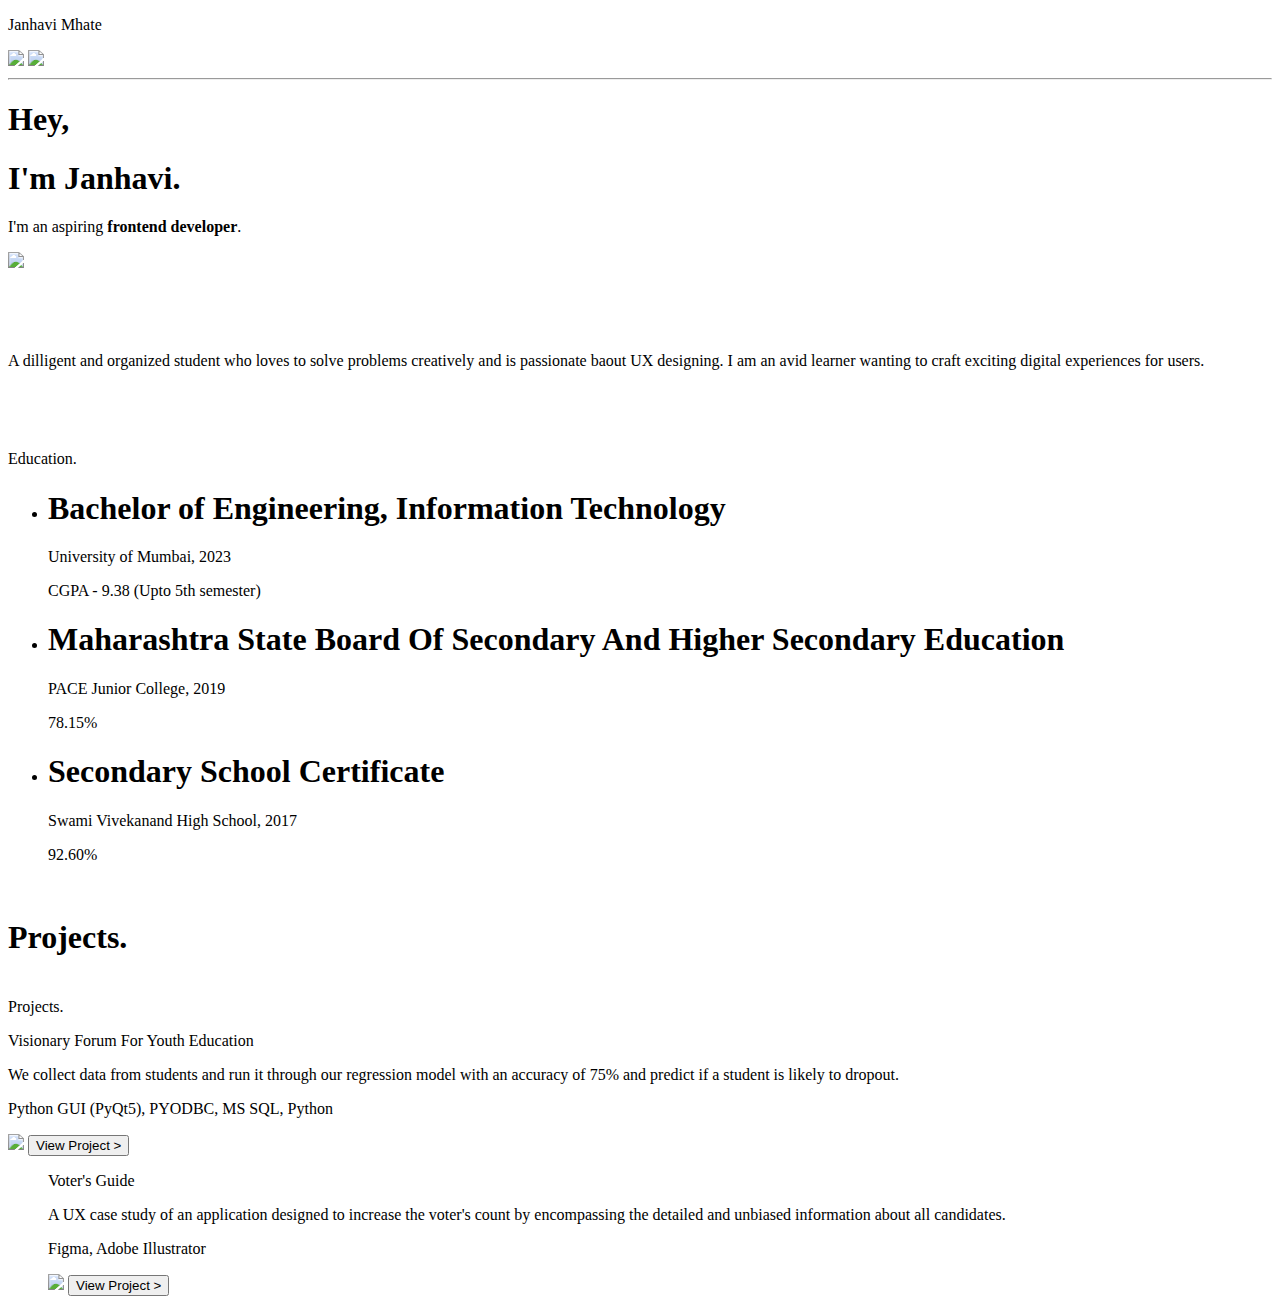
==== index.html @ 0519bf12 "Add files via upload" ====
<!DOCTYPE html>
<html lang="en">
    <head>
        <meta charset="UTF-8">
        <meta http-equiv="X-UA-Compatible" content="IE=edge">
        <meta name="viewport" content="width=device-width, initial-scale=1.0">
        <title>Janhavi's Page</title>

        <link rel="stylesheet" href="assets/stylesheets/style.css">
        <link rel="stylesheet" href="assets/stylesheets/education.css">
        <link rel="stylesheet" href="assets/stylesheets/project.css">
        
        <!-- Poppins font -->
        <link rel="preconnect" href="https://fonts.gstatic.com" crossorigin>
        <link href="https://fonts.googleapis.com/css2?family=Poppins:ital,wght@0,100;0,200;0,300;0,400;0,500;0,600;0,700;0,800;0,900;1,100;1,200;1,300;1,400&display=swap" rel="stylesheet">

    </head>
    <body>
        <nav>
            <div id="navname">
                <p id="logo">Janhavi Mhate</p>
            </div>
            <div id="navsoc">
                <a href="https://in.linkedin.com/in/janhavi-mhatre-756b141b2?trk=people-guest_people_search-card"><img id="linkedin" src="assets/images/linkedin.png"></a>
                <a href="https://www.behance.net/janhavimhatre?tracking_source=search_users|janhavi%20mhatre"><img id="behance" src="assets/images/behance.png"></a>
            </div>
        </nav>
        <hr>
        <section id="intro">
            <div class="textbox">
                <div class="morelin">
                    <h1 class="title">Hey, </h1>
                    <h1 class="title">I'm <span class="imptext">Janhavi</span>.</h1>
                </div>
                <p class="subtitle">I'm an aspiring <strong>frontend developer</strong>.</p>
            </div>
            <div class="deco1" style="left:-350px; "></div>
            <img id="mypic" src="assets/images/photuu.png">
            <div class="textbox">
                <h1 style="color: white;">About Me</h1>
                <p class="subtitle">A dilligent and organized student who loves
                    to solve problems creatively and is passionate baout UX 
                    designing. I am an avid learner wanting to craft exciting
                    digital experiences for users. 
                </p>
            </div>
            
        </section>

        <div class="deco1" style="top: 700px; left:-200px; "></div>
        <div class="deco2" style="top:230px; left:950px; "></div>
        <div class="decosmol" style="top:450px; left: 70px; "></div>
        <div class="decosmoll" style="top:200px; left: 80px; "></div>
        <div class="decosmolll" style="top:180px; left: 65px; "></div>

        <div class="decosmoll" style="top:700px; left: 80px; "></div>
        <div class="decosmol" style="top:690px; left: 55px; "></div>
        <div class="decosmol" style="top:950px; left: 260px; "></div>
        <div class="decosmolll" style="top:940px; left: 260px; "></div>

        <div class="decosmoll" style="top:250px; left: 1010px; "></div>
        <div class="decosmolll" style="top:240px; left: 1010px; "></div>



        <section id="education">
            <div>
                <h1 class="title" style="color: white">
                    Education.
                </h1>
                <div id="cir1"
                style="left: 30px;
                top: 710px"
                >Education.</div>
                <!-- <img id="edimg" src="assets/images/panda_ed.png"> -->
            </div>
            <div class="edpoint">
                <ul>
                    <li class="edulist">
                        <h1 class="ed edtit">Bachelor of Engineering, Information Technology</h1>
                        <p class="ed edsub1">University of Mumbai, 2023</p>
                        <p class="ed edsub2">CGPA - 9.38 (Upto 5th semester)</p>
                        <!-- <p class="ed edone">2023</p> -->
                    </li>

                    <li class="edulist">
                        <h1 class="ed edtit">Maharashtra State Board Of Secondary And Higher Secondary Education</h1>
                        <p class="ed edsub1">PACE Junior College, 2019</p>
                        <p class="ed edsub2">78.15%</p>
                        <!-- <p class="ed edone">2023</p> -->
                    </li>

                    <li class="edulist">
                        <h1 class="ed edtit">Secondary School Certificate</h1>
                        <p class="ed edsub1">Swami Vivekanand High School, 2017</p>
                        <p class="ed edsub2">92.60%</p>
                        <!-- <p class="ed edone">2023</p> -->
                    </li>
                </ul>
            </div>
        </section>

        <br>

        <section id="project">
            <h1 class="title" style="padding-bottom: 20px;">Projects.</h1>
            <div id="cir1"
                style="left: 30px;
                top: 1000px"
                >Projects.</div>
            <div id="projlist">
                <div class="proj">
                    <ul style="list-style-type: none; padding-left: 0px;">
                        <li class="pr projlist">
                            <p class="pr projtit">Visionary Forum For Youth Education</p>
                            <p class="pr projdes">We collect data from students and run it through our regression model
                                with an accuracy of 75% and predict if a student is likely to dropout.
                            </p>
                            <p class="pr projtech">Python GUI (PyQt5), PYODBC, MS SQL, Python</p>
                            <div class="but">
                                <img class="projimg" src="assets/images/project.jpg">
                                <button>View Project ></button>
                            </div>
                        </li>
                    </ul>
                </div>
                <div class="proj">
                    <ul style="list-style-type: none;">
                        <li class="pr projlist">
                            <p class="pr projtit">Voter's Guide</p>
                            <p class="pr projdes">A UX case study of an application designed to increase
                                the voter's count by encompassing the detailed and unbiased information about
                                all candidates.
                            </p>
                            <p class="pr projtech">Figma, Adobe Illustrator</p>
                            <div class="but">
                                <img class="projimg" src="assets/images/project.jpg">
                                <button>View Project ></button>
                            </div>
                        </li>
                    </ul>
                </div>
            </div>
        </section>
    </body>
</html>
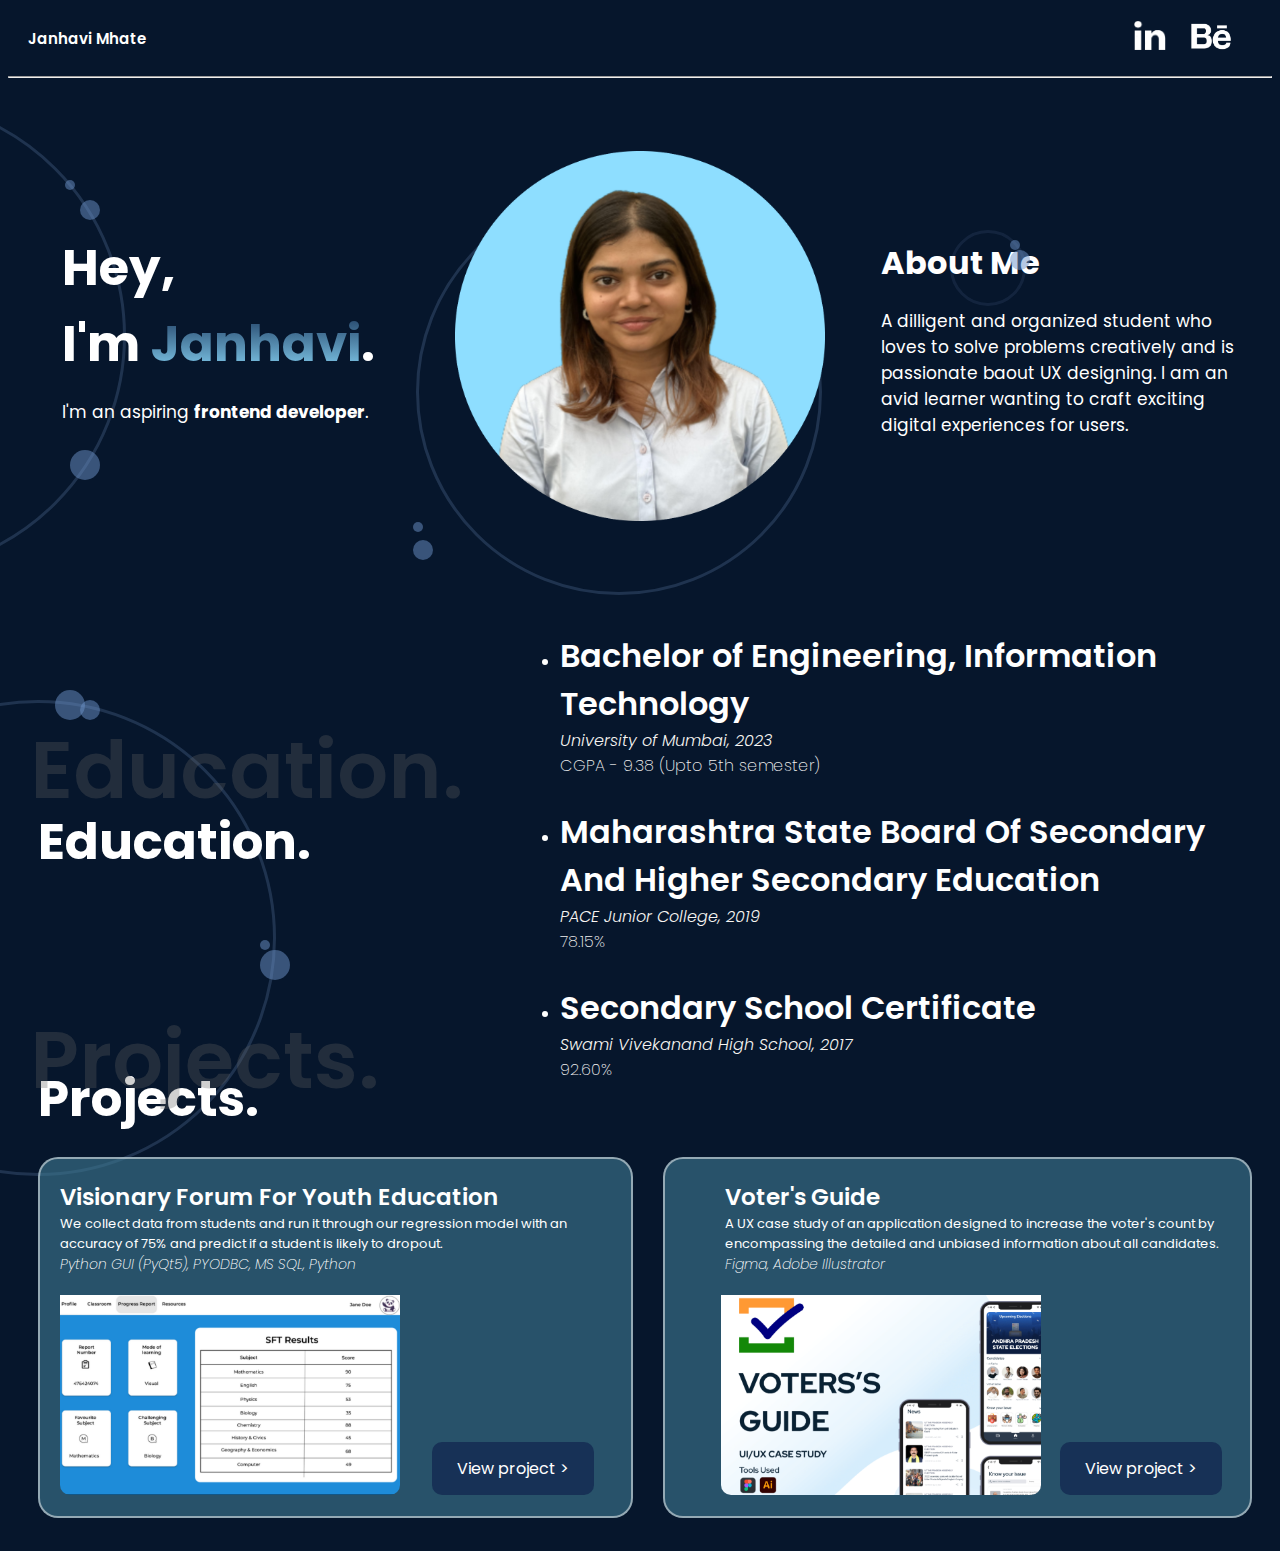
==== commit 3ac1ecc5: "Add files via upload" ====
--- a/index.html
+++ b/index.html
@@ -46,6 +46,10 @@
             </div>
             
         </section>
+
+        <div class="profdeco" style="top: 21%; left:32.5%; "></div>
+        <div class="decosmoll" style="top:60%; left: 32.3%; "></div>
+        <div class="decosmolll" style="top:58%; left: 32.3%; "></div>
 
         <div class="deco1" style="top: 700px; left:-200px; "></div>
         <div class="deco2" style="top:230px; left:950px; "></div>
@@ -118,8 +122,8 @@
                             </p>
                             <p class="pr projtech">Python GUI (PyQt5), PYODBC, MS SQL, Python</p>
                             <div class="but">
-                                <img class="projimg" src="assets/images/project.jpg">
-                                <button>View Project ></button>
+                                <img class="projimg" src="assets/images/vyfe.png">
+                                <a class="buttonn" href="https://drive.google.com/drive/folders/1NB_cs_zycyqJrxYhq_HcYEFb2gCFOC0q" target="_blank">View project  ></a>
                             </div>
                         </li>
                     </ul>
@@ -134,13 +138,14 @@
                             </p>
                             <p class="pr projtech">Figma, Adobe Illustrator</p>
                             <div class="but">
-                                <img class="projimg" src="assets/images/project.jpg">
-                                <button>View Project ></button>
+                                <img class="projimg" src="assets/images/voter.png">
+                                <a class="buttonn" href="https://www.behance.net/gallery/138449081/Voters-Guide-Case-Study" target="_blank">View project  ></a>
                             </div>
                         </li>
                     </ul>
                 </div>
             </div>
         </section>
+        <br>
     </body>
 </html>--- a/assets/stylesheets/style.css
+++ b/assets/stylesheets/style.css
@@ -0,0 +1,141 @@
+*{
+    font-family: 'Poppins', sans-serif;
+}
+html{
+    background: #06162c;
+}
+nav{
+    height: 60px;
+    /* background: #000000; */
+    display: grid;
+    grid-template-columns: 70% 1fr;
+    align-items: center;
+    padding-left: 20px;
+    padding-right: 20px;
+    /* border: solid 1px black; */
+    position: sticky;
+}
+
+#logo{
+    color: white;
+    font-size: 15px;
+    font-weight: 600;
+}
+#navsoc{
+    justify-self: end;
+}
+#linkedin{
+    height: 30px;
+    width: auto;
+    padding-right: 20px;
+}
+
+#behance{
+    height: 27px;
+    width: auto;
+    padding-right: 20px;
+
+}
+
+#intro{
+    height: 500px;
+    display: grid;
+    grid-template-columns: 30% 1fr 30%;
+    column-gap: 20px;
+    padding-right: 30px;
+    padding-left: 30px;
+    align-items: center;
+    /* background: #0B2447; */
+}
+
+.textbox{
+    justify-self: center;
+}
+
+.title{
+    color: white;
+    font-size: 50px;
+    margin: 0px;
+}
+.imptext{
+    background: -webkit-linear-gradient(#173156, #8EDEFF);
+    -webkit-background-clip: text;
+    -webkit-text-fill-color: transparent;
+}
+.subtitle{
+    color: white;
+    font-size: 17px
+}
+#mypic{
+    height: 370px;
+    width: auto;
+    justify-self: center;
+    align-self: center;
+    z-index: 1;
+}
+#cir1{
+    color: rgb(100,100,100,0.3);
+    width: 100px;
+    height: 50px;
+    position: absolute;
+    font-size: 80px;
+    font-weight: 600;
+    z-index: 4;
+}
+.deco1{
+    width: 470px;
+    height: 470px;
+    border-radius: 500px;
+    border: 3px rgba(134, 170, 221, 0.2) solid;
+    color: rgba(136, 179, 249, 0);
+    position: absolute;
+    z-index: -1;
+
+}
+.deco2{
+    width: 70px;
+    height: 70px;
+    border-radius: 500px;
+    border: 3px rgba(134, 170, 221, 0.1) solid;
+    color: rgba(136, 179, 249, 0);
+    position: absolute;
+    z-index: -1;
+
+}
+.decosmol{
+    width: 30px;
+    height: 30px;
+    border-radius: 500px;
+    background: rgba(108, 146, 200, 0.5);
+    position: absolute;
+    z-index: 3;
+
+}
+.decosmoll{
+    width: 20px;
+    height:20px;
+    border-radius: 500px;
+    background: rgba(108, 146, 200, 0.5);
+    position: absolute;
+    z-index: 3;
+
+}
+.decosmolll{
+    width: 10px;
+    height:10px;
+    border-radius: 500px;
+    background: rgba(108, 146, 200, 0.5);
+    position: absolute;
+    z-index: 3;
+
+}
+.profdeco{
+    width: 400px;
+    height: 400px;
+    border-radius: 500px;
+    border: 3px rgba(134, 170, 221, 0.2) solid;
+    color: rgba(136, 179, 249, 0);
+    position: absolute;
+    z-index: -1;
+
+}--- a/assets/stylesheets/education.css
+++ b/assets/stylesheets/education.css
@@ -0,0 +1,60 @@
+#education{
+    /* background-image: linear-gradient(#06162c, #244e5a, #06162c); */
+    width: auto;
+    height: 450px;
+    display: grid;
+    grid-template-columns: 40% 1fr;
+    padding-right: 30px;
+    padding-left: 30px;
+    align-items: center;
+}
+#edimg{
+    height: 110px;
+    width: auto;
+}
+.edulist{
+    padding-top: 30px;
+    /* display: grid;
+    grid-template-columns: 80% 1fr;
+    column-gap: 10px;
+    grid-template-areas: 
+    "course comp"
+    "school school"
+    "marks marks"; */
+    /* background-color: azure; */
+}
+
+.edulist{
+    content: "\2022";  /* Add content: \2022 is the CSS Code/unicode for a bullet */
+    color: white; /* Change the color */
+    font-weight: bold; /* If you want it to be bold */
+}
+
+.ed{
+    
+    margin: 0px;
+}
+
+.edtit{
+    color: white;
+    grid-area: course;
+    font-weight: 600;
+    margin: 0px;
+}
+
+.edsub1{
+    color: #F7F5F2;
+    grid-area: school;
+    font-style: italic;
+    font-weight: 300;
+}
+.edsub2{
+    color: #EFEFEF;
+    grid-area: marks;
+    font-weight: 200;
+}
+.edone{
+    grid-area: comp;
+    font-style: italic;
+    font-weight: 400;
+}--- a/assets/stylesheets/project.css
+++ b/assets/stylesheets/project.css
@@ -0,0 +1,72 @@
+#project{
+    padding-left: 30px;
+    padding-right: 20px;
+}
+#projlist{
+    display: grid;
+    grid-template-columns: 49% 1fr;
+    gap: 30px;
+}
+
+.proj{
+    background-color: rgb(64, 123, 148, 0.6);
+    border: 2px solid rgb(255, 255, 255, 0.5);
+    padding: 5px;
+    /* padding-left: 20px; */
+    border-radius: 20px;
+    padding-left: 20px;
+    color: black;
+
+}
+.pr{
+    color: white;
+    margin: 0px;
+}
+.projtit{
+    font-size: 23px;
+    font-weight: 600;
+    margin: 0px;
+    padding: 0px;
+}
+.projdes{
+    font-size: 13px;
+    padding-right: 10px;
+    margin: 0px;
+}
+.projtech{
+    font-size: 14px;
+    font-style: italic;
+    font-weight: 200;
+}
+.projimg{
+    padding-top: 20px;
+    height: 200px;
+    width: auto;
+    border-radius: 10px;
+}
+.but{
+    display: grid;
+    grid-template-columns: 60% 1fr;
+    align-items: end;
+    justify-items: center;
+}
+.buttonn{
+    background-color: #173156;
+    color: white;
+    padding: 14px 25px;
+    text-align: center;
+    text-decoration: none;
+    display: inline-block;
+    border-radius: 10px;
+    /* background-color: #173156;
+    height: 30px;
+    width: 150px;
+    
+    border: none;
+    color: white;
+    padding: 10px;
+    text-align: center;
+    font-size: 13px;
+    font-weight: 400;
+    cursor: pointer; */
+}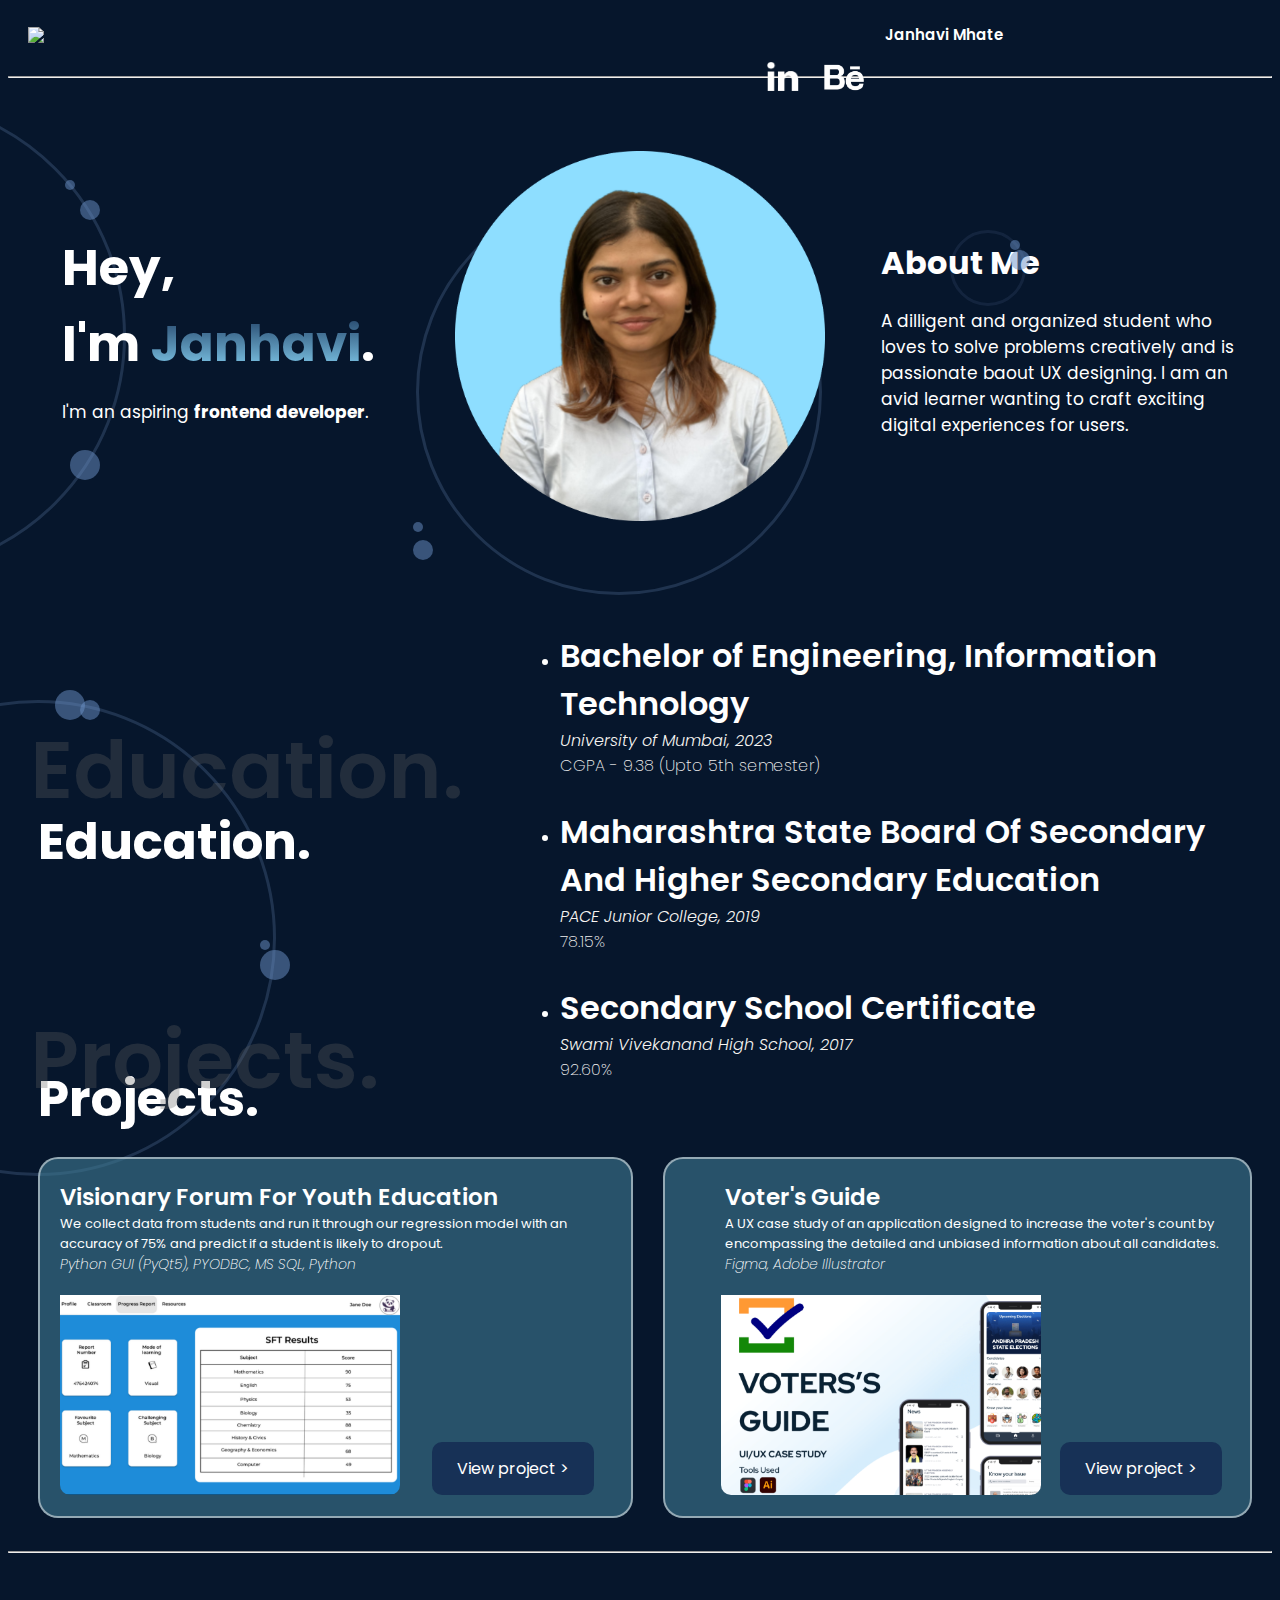
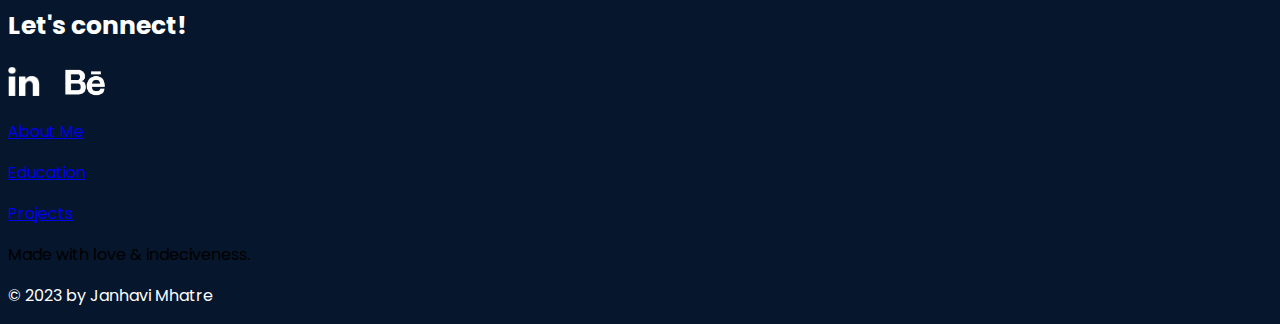
==== commit 191cdddd: "Add files via upload" ====
--- a/index.html
+++ b/index.html
@@ -4,11 +4,13 @@
         <meta charset="UTF-8">
         <meta http-equiv="X-UA-Compatible" content="IE=edge">
         <meta name="viewport" content="width=device-width, initial-scale=1.0">
+        <link rel="icon" href="assets/images/janhavi_logo.png" type="image/icon type">
         <title>Janhavi's Page</title>
 
         <link rel="stylesheet" href="assets/stylesheets/style.css">
         <link rel="stylesheet" href="assets/stylesheets/education.css">
         <link rel="stylesheet" href="assets/stylesheets/project.css">
+        <link rel="stylesheet" href="assets/stylesheets/footer.css">
         
         <!-- Poppins font -->
         <link rel="preconnect" href="https://fonts.gstatic.com" crossorigin>
@@ -17,12 +19,13 @@
     </head>
     <body>
         <nav>
+            <img id="imglogo" src="assets/images/janhavi_logo.png">
             <div id="navname">
                 <p id="logo">Janhavi Mhate</p>
             </div>
             <div id="navsoc">
-                <a href="https://in.linkedin.com/in/janhavi-mhatre-756b141b2?trk=people-guest_people_search-card"><img id="linkedin" src="assets/images/linkedin.png"></a>
-                <a href="https://www.behance.net/janhavimhatre?tracking_source=search_users|janhavi%20mhatre"><img id="behance" src="assets/images/behance.png"></a>
+                <a href="https://in.linkedin.com/in/janhavi-mhatre-756b141b2?trk=people-guest_people_search-card" target="_blank"><img id="linkedin" src="assets/images/linkedin.png"></a>
+                <a href="https://www.behance.net/janhavimhatre?tracking_source=search_users|janhavi%20mhatre" target="_blank"><img id="behance" src="assets/images/behance.png"></a>
             </div>
         </nav>
         <hr>
@@ -147,5 +150,24 @@
             </div>
         </section>
         <br>
+        <hr>
+        <br>
+        <footer id="footer">
+            <div id="col1">
+                <h2 style="color: white; font-size: 25px;">Let's connect!</h2>
+                <a href="https://in.linkedin.com/in/janhavi-mhatre-756b141b2?trk=people-guest_people_search-card" target="_blank"><img id="linkedin" src="assets/images/linkedin.png"></a>
+                <a href="https://www.behance.net/janhavimhatre?tracking_source=search_users|janhavi%20mhatre" target="_blank"><img id="behance" src="assets/images/behance.png"></a>
+            </div>
+            <div id="col2">
+                
+                <a href="#intro"><p class="linkss">About Me</p></a>
+                <a href="#education"><p class="linkss">Education</p></a>
+                <a href="#project"><p class="linkss">Projects</p></a>
+            </div>
+            <div id="col3">
+                <p class="rightt">Made with love & indeciveness.</p>
+                <p style="color: white;">&copy; 2023 by Janhavi Mhatre</p>
+            </div>
+        </footer>
     </body>
 </html>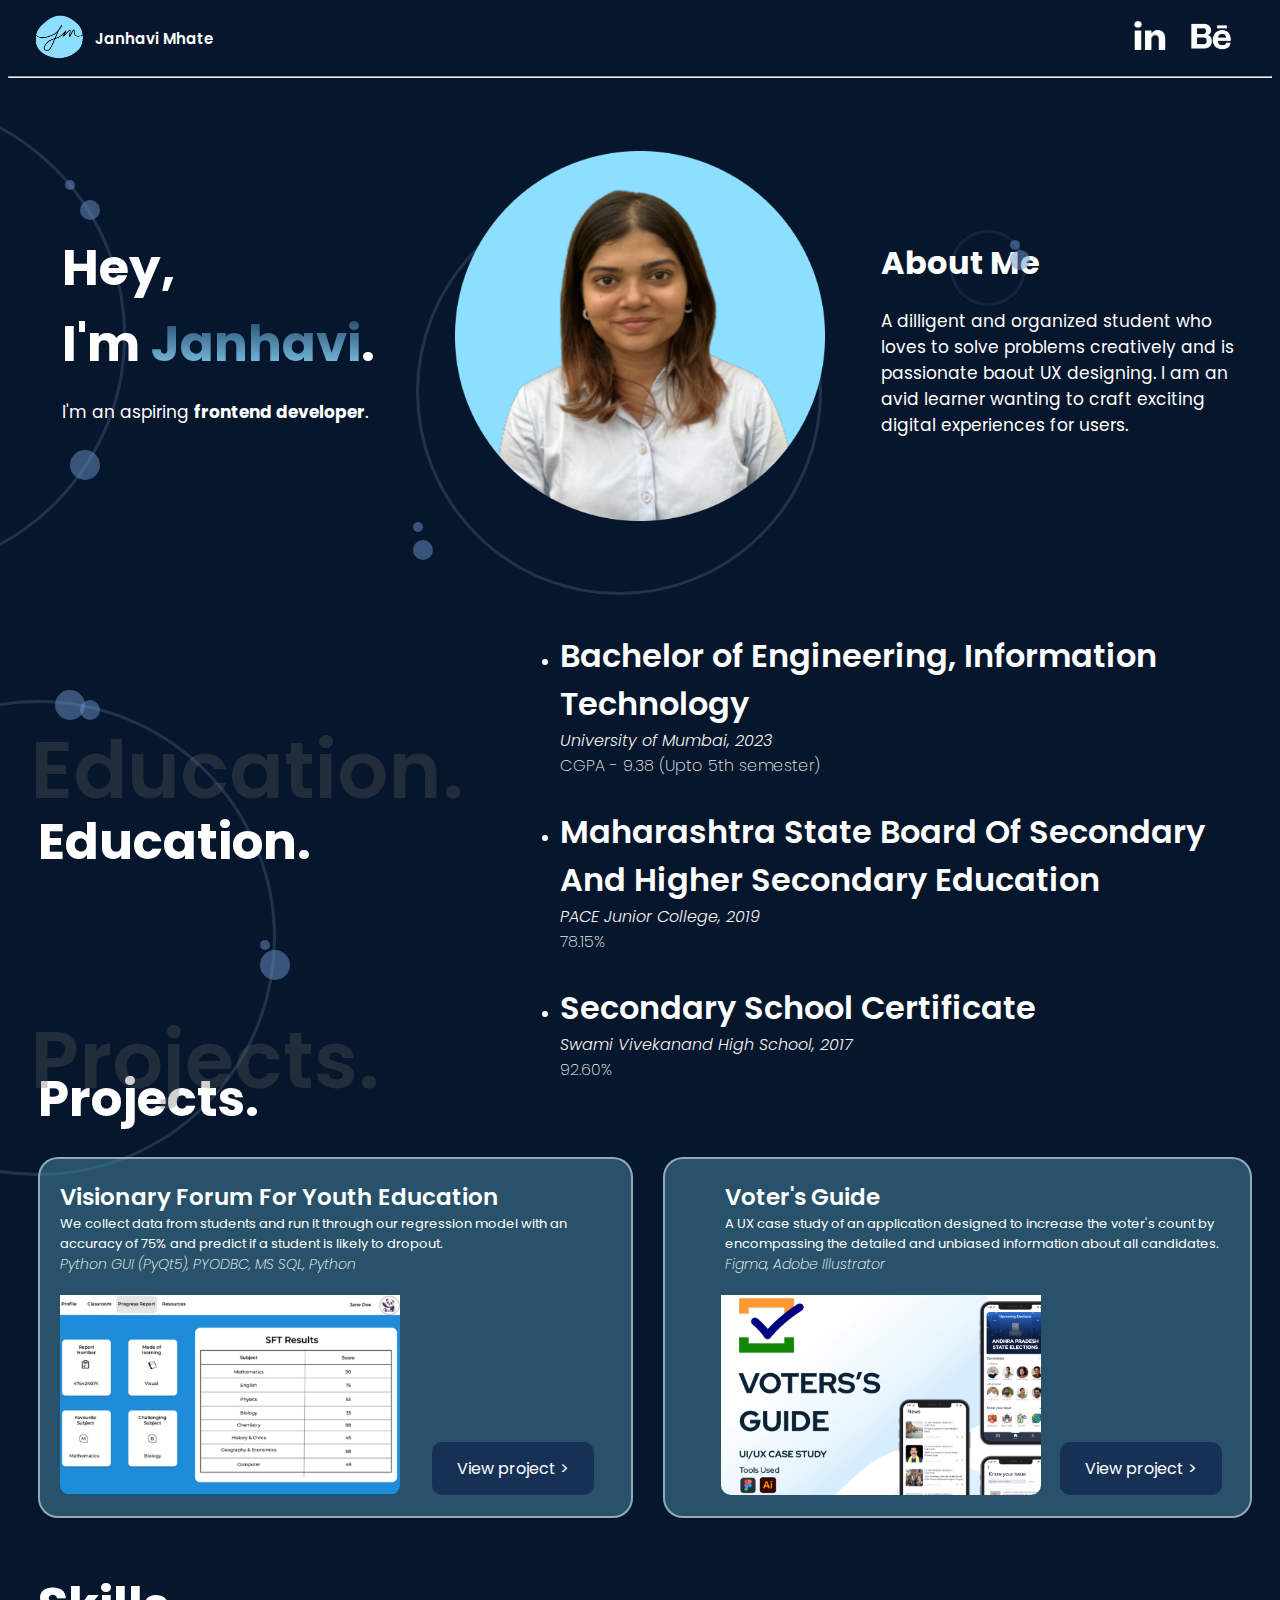
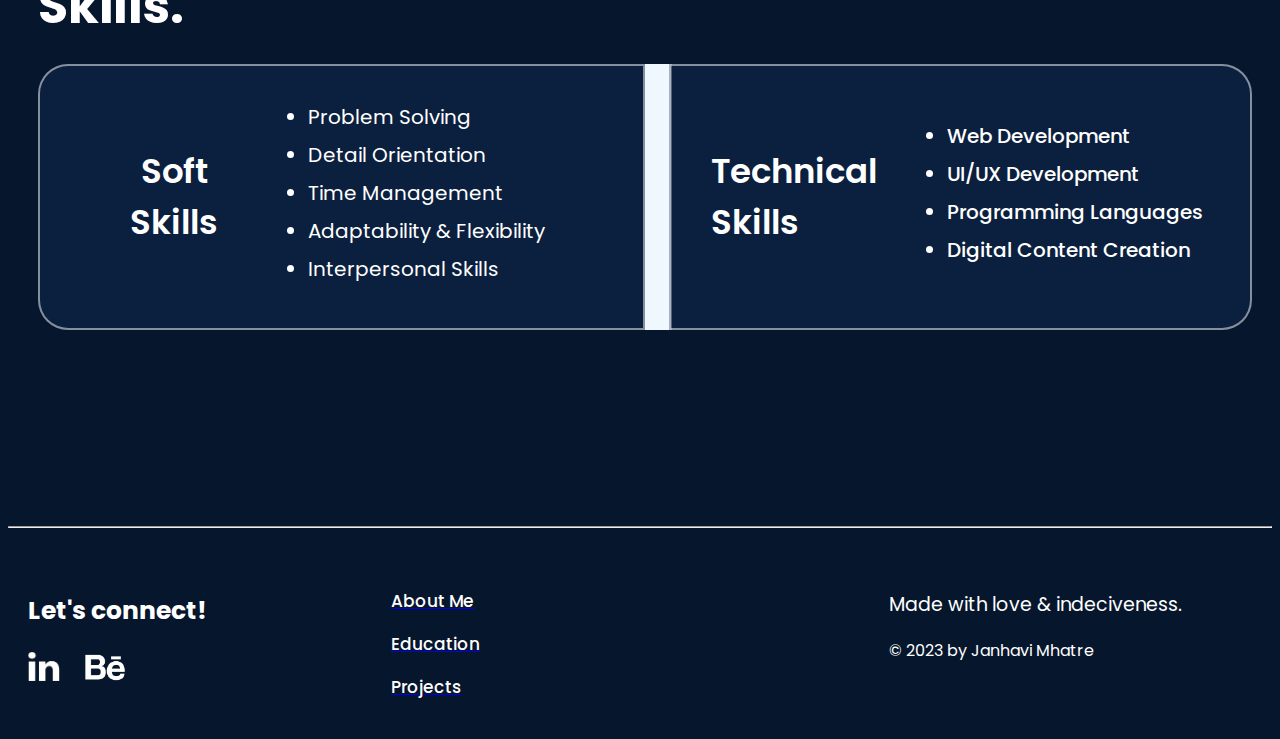
==== commit 379ca3a4: "morning" ====
--- a/index.html
+++ b/index.html
@@ -1,173 +1,204 @@
-<!DOCTYPE html>
-<html lang="en">
-    <head>
-        <meta charset="UTF-8">
-        <meta http-equiv="X-UA-Compatible" content="IE=edge">
-        <meta name="viewport" content="width=device-width, initial-scale=1.0">
-        <link rel="icon" href="assets/images/janhavi_logo.png" type="image/icon type">
-        <title>Janhavi's Page</title>
-
-        <link rel="stylesheet" href="assets/stylesheets/style.css">
-        <link rel="stylesheet" href="assets/stylesheets/education.css">
-        <link rel="stylesheet" href="assets/stylesheets/project.css">
-        <link rel="stylesheet" href="assets/stylesheets/footer.css">
-        
-        <!-- Poppins font -->
-        <link rel="preconnect" href="https://fonts.gstatic.com" crossorigin>
-        <link href="https://fonts.googleapis.com/css2?family=Poppins:ital,wght@0,100;0,200;0,300;0,400;0,500;0,600;0,700;0,800;0,900;1,100;1,200;1,300;1,400&display=swap" rel="stylesheet">
-
-    </head>
-    <body>
-        <nav>
-            <img id="imglogo" src="assets/images/janhavi_logo.png">
-            <div id="navname">
-                <p id="logo">Janhavi Mhate</p>
-            </div>
-            <div id="navsoc">
-                <a href="https://in.linkedin.com/in/janhavi-mhatre-756b141b2?trk=people-guest_people_search-card" target="_blank"><img id="linkedin" src="assets/images/linkedin.png"></a>
-                <a href="https://www.behance.net/janhavimhatre?tracking_source=search_users|janhavi%20mhatre" target="_blank"><img id="behance" src="assets/images/behance.png"></a>
-            </div>
-        </nav>
-        <hr>
-        <section id="intro">
-            <div class="textbox">
-                <div class="morelin">
-                    <h1 class="title">Hey, </h1>
-                    <h1 class="title">I'm <span class="imptext">Janhavi</span>.</h1>
-                </div>
-                <p class="subtitle">I'm an aspiring <strong>frontend developer</strong>.</p>
-            </div>
-            <div class="deco1" style="left:-350px; "></div>
-            <img id="mypic" src="assets/images/photuu.png">
-            <div class="textbox">
-                <h1 style="color: white;">About Me</h1>
-                <p class="subtitle">A dilligent and organized student who loves
-                    to solve problems creatively and is passionate baout UX 
-                    designing. I am an avid learner wanting to craft exciting
-                    digital experiences for users. 
-                </p>
-            </div>
-            
-        </section>
-
-        <div class="profdeco" style="top: 21%; left:32.5%; "></div>
-        <div class="decosmoll" style="top:60%; left: 32.3%; "></div>
-        <div class="decosmolll" style="top:58%; left: 32.3%; "></div>
-
-        <div class="deco1" style="top: 700px; left:-200px; "></div>
-        <div class="deco2" style="top:230px; left:950px; "></div>
-        <div class="decosmol" style="top:450px; left: 70px; "></div>
-        <div class="decosmoll" style="top:200px; left: 80px; "></div>
-        <div class="decosmolll" style="top:180px; left: 65px; "></div>
-
-        <div class="decosmoll" style="top:700px; left: 80px; "></div>
-        <div class="decosmol" style="top:690px; left: 55px; "></div>
-        <div class="decosmol" style="top:950px; left: 260px; "></div>
-        <div class="decosmolll" style="top:940px; left: 260px; "></div>
-
-        <div class="decosmoll" style="top:250px; left: 1010px; "></div>
-        <div class="decosmolll" style="top:240px; left: 1010px; "></div>
-
-
-
-        <section id="education">
-            <div>
-                <h1 class="title" style="color: white">
-                    Education.
-                </h1>
-                <div id="cir1"
-                style="left: 30px;
-                top: 710px"
-                >Education.</div>
-                <!-- <img id="edimg" src="assets/images/panda_ed.png"> -->
-            </div>
-            <div class="edpoint">
-                <ul>
-                    <li class="edulist">
-                        <h1 class="ed edtit">Bachelor of Engineering, Information Technology</h1>
-                        <p class="ed edsub1">University of Mumbai, 2023</p>
-                        <p class="ed edsub2">CGPA - 9.38 (Upto 5th semester)</p>
-                        <!-- <p class="ed edone">2023</p> -->
-                    </li>
-
-                    <li class="edulist">
-                        <h1 class="ed edtit">Maharashtra State Board Of Secondary And Higher Secondary Education</h1>
-                        <p class="ed edsub1">PACE Junior College, 2019</p>
-                        <p class="ed edsub2">78.15%</p>
-                        <!-- <p class="ed edone">2023</p> -->
-                    </li>
-
-                    <li class="edulist">
-                        <h1 class="ed edtit">Secondary School Certificate</h1>
-                        <p class="ed edsub1">Swami Vivekanand High School, 2017</p>
-                        <p class="ed edsub2">92.60%</p>
-                        <!-- <p class="ed edone">2023</p> -->
-                    </li>
-                </ul>
-            </div>
-        </section>
-
-        <br>
-
-        <section id="project">
-            <h1 class="title" style="padding-bottom: 20px;">Projects.</h1>
-            <div id="cir1"
-                style="left: 30px;
-                top: 1000px"
-                >Projects.</div>
-            <div id="projlist">
-                <div class="proj">
-                    <ul style="list-style-type: none; padding-left: 0px;">
-                        <li class="pr projlist">
-                            <p class="pr projtit">Visionary Forum For Youth Education</p>
-                            <p class="pr projdes">We collect data from students and run it through our regression model
-                                with an accuracy of 75% and predict if a student is likely to dropout.
-                            </p>
-                            <p class="pr projtech">Python GUI (PyQt5), PYODBC, MS SQL, Python</p>
-                            <div class="but">
-                                <img class="projimg" src="assets/images/vyfe.png">
-                                <a class="buttonn" href="https://drive.google.com/drive/folders/1NB_cs_zycyqJrxYhq_HcYEFb2gCFOC0q" target="_blank">View project  ></a>
-                            </div>
-                        </li>
-                    </ul>
-                </div>
-                <div class="proj">
-                    <ul style="list-style-type: none;">
-                        <li class="pr projlist">
-                            <p class="pr projtit">Voter's Guide</p>
-                            <p class="pr projdes">A UX case study of an application designed to increase
-                                the voter's count by encompassing the detailed and unbiased information about
-                                all candidates.
-                            </p>
-                            <p class="pr projtech">Figma, Adobe Illustrator</p>
-                            <div class="but">
-                                <img class="projimg" src="assets/images/voter.png">
-                                <a class="buttonn" href="https://www.behance.net/gallery/138449081/Voters-Guide-Case-Study" target="_blank">View project  ></a>
-                            </div>
-                        </li>
-                    </ul>
-                </div>
-            </div>
-        </section>
-        <br>
-        <hr>
-        <br>
-        <footer id="footer">
-            <div id="col1">
-                <h2 style="color: white; font-size: 25px;">Let's connect!</h2>
-                <a href="https://in.linkedin.com/in/janhavi-mhatre-756b141b2?trk=people-guest_people_search-card" target="_blank"><img id="linkedin" src="assets/images/linkedin.png"></a>
-                <a href="https://www.behance.net/janhavimhatre?tracking_source=search_users|janhavi%20mhatre" target="_blank"><img id="behance" src="assets/images/behance.png"></a>
-            </div>
-            <div id="col2">
-                
-                <a href="#intro"><p class="linkss">About Me</p></a>
-                <a href="#education"><p class="linkss">Education</p></a>
-                <a href="#project"><p class="linkss">Projects</p></a>
-            </div>
-            <div id="col3">
-                <p class="rightt">Made with love & indeciveness.</p>
-                <p style="color: white;">&copy; 2023 by Janhavi Mhatre</p>
-            </div>
-        </footer>
-    </body>
+<!DOCTYPE html>
+<html lang="en">
+    <head>
+        <meta charset="UTF-8">
+        <meta http-equiv="X-UA-Compatible" content="IE=edge">
+        <meta name="viewport" content="width=device-width, initial-scale=1.0">
+        <link rel="icon" href="assets/images/janhavi_logo.png" type="image/icon type">
+        <title>Janhavi's Page</title>
+
+        <link rel="stylesheet" href="assets/stylesheets/style.css">
+        <link rel="stylesheet" href="assets/stylesheets/education.css">
+        <link rel="stylesheet" href="assets/stylesheets/project.css">
+        <link rel="stylesheet" href="assets/stylesheets/footer.css">
+        <link rel="stylesheet" href="assets/stylesheets/skills.css">
+        
+        <!-- Poppins font -->
+        <link rel="preconnect" href="https://fonts.gstatic.com" crossorigin>
+        <link href="https://fonts.googleapis.com/css2?family=Poppins:ital,wght@0,100;0,200;0,300;0,400;0,500;0,600;0,700;0,800;0,900;1,100;1,200;1,300;1,400&display=swap" rel="stylesheet">
+
+    </head>
+    <body>
+        <nav>
+            <img id="imglogo" src="assets/images/janhavi_logo.png">
+            <div id="navname">
+                <p id="logo">Janhavi Mhate</p>
+            </div>
+            <div id="navsoc">
+                <a href="https://in.linkedin.com/in/janhavi-mhatre-756b141b2?trk=people-guest_people_search-card" target="_blank"><img id="linkedin" src="assets/images/linkedin.png"></a>
+                <a href="https://www.behance.net/janhavimhatre?tracking_source=search_users|janhavi%20mhatre" target="_blank"><img id="behance" src="assets/images/behance.png"></a>
+            </div>
+        </nav>
+        <hr>
+        <section id="intro">
+            <div class="textbox">
+                <div class="morelin">
+                    <h1 class="title">Hey, </h1>
+                    <h1 class="title">I'm <span class="imptext">Janhavi</span>.</h1>
+                </div>
+                <p class="subtitle">I'm an aspiring <strong>frontend developer</strong>.</p>
+            </div>
+            <div class="deco1" style="left:-350px; "></div>
+            <img id="mypic" src="assets/images/photuu.png">
+            <div class="textbox">
+                <h1 style="color: white;">About Me</h1>
+                <p class="subtitle">A dilligent and organized student who loves
+                    to solve problems creatively and is passionate baout UX 
+                    designing. I am an avid learner wanting to craft exciting
+                    digital experiences for users. 
+                </p>
+            </div>
+            
+        </section>
+
+        <div class="profdeco" style="top: 21%; left:32.5%; "></div>
+        <div class="decosmoll" style="top:60%; left: 32.3%; "></div>
+        <div class="decosmolll" style="top:58%; left: 32.3%; "></div>
+
+        <div class="deco1" style="top: 700px; left:-200px; "></div>
+        <div class="deco2" style="top:230px; left:950px; "></div>
+        <div class="decosmol" style="top:450px; left: 70px; "></div>
+        <div class="decosmoll" style="top:200px; left: 80px; "></div>
+        <div class="decosmolll" style="top:180px; left: 65px; "></div>
+
+        <div class="decosmoll" style="top:700px; left: 80px; "></div>
+        <div class="decosmol" style="top:690px; left: 55px; "></div>
+        <div class="decosmol" style="top:950px; left: 260px; "></div>
+        <div class="decosmolll" style="top:940px; left: 260px; "></div>
+
+        <div class="decosmoll" style="top:250px; left: 1010px; "></div>
+        <div class="decosmolll" style="top:240px; left: 1010px; "></div>
+
+
+
+        <section id="education">
+            <div>
+                <h1 class="title" style="color: white">
+                    Education.
+                </h1>
+                <div id="cir1"
+                style="left: 30px;
+                top: 710px"
+                >Education.</div>
+                <!-- <img id="edimg" src="assets/images/panda_ed.png"> -->
+            </div>
+            <div class="edpoint">
+                <ul>
+                    <li class="edulist">
+                        <h1 class="ed edtit">Bachelor of Engineering, Information Technology</h1>
+                        <p class="ed edsub1">University of Mumbai, 2023</p>
+                        <p class="ed edsub2">CGPA - 9.38 (Upto 5th semester)</p>
+                        <!-- <p class="ed edone">2023</p> -->
+                    </li>
+
+                    <li class="edulist">
+                        <h1 class="ed edtit">Maharashtra State Board Of Secondary And Higher Secondary Education</h1>
+                        <p class="ed edsub1">PACE Junior College, 2019</p>
+                        <p class="ed edsub2">78.15%</p>
+                        <!-- <p class="ed edone">2023</p> -->
+                    </li>
+
+                    <li class="edulist">
+                        <h1 class="ed edtit">Secondary School Certificate</h1>
+                        <p class="ed edsub1">Swami Vivekanand High School, 2017</p>
+                        <p class="ed edsub2">92.60%</p>
+                        <!-- <p class="ed edone">2023</p> -->
+                    </li>
+                </ul>
+            </div>
+        </section>
+
+        <br>
+
+        <section id="project">
+            <h1 class="title" style="padding-bottom: 20px;">Projects.</h1>
+            <div id="cir1"
+                style="left: 30px;
+                top: 1000px"
+                >Projects.</div>
+            <div id="projlist">
+                <div class="proj">
+                    <ul style="list-style-type: none; padding-left: 0px;">
+                        <li class="pr projlist">
+                            <p class="pr projtit">Visionary Forum For Youth Education</p>
+                            <p class="pr projdes">We collect data from students and run it through our regression model
+                                with an accuracy of 75% and predict if a student is likely to dropout.
+                            </p>
+                            <p class="pr projtech">Python GUI (PyQt5), PYODBC, MS SQL, Python</p>
+                            <div class="but">
+                                <img class="projimg" src="assets/images/vyfe.png">
+                                <a class="buttonn" href="https://drive.google.com/drive/folders/1NB_cs_zycyqJrxYhq_HcYEFb2gCFOC0q" target="_blank">View project  ></a>
+                            </div>
+                        </li>
+                    </ul>
+                </div>
+                <div class="proj">
+                    <ul style="list-style-type: none;">
+                        <li class="pr projlist">
+                            <p class="pr projtit">Voter's Guide</p>
+                            <p class="pr projdes">A UX case study of an application designed to increase
+                                the voter's count by encompassing the detailed and unbiased information about
+                                all candidates.
+                            </p>
+                            <p class="pr projtech">Figma, Adobe Illustrator</p>
+                            <div class="but">
+                                <img class="projimg" src="assets/images/voter.png">
+                                <a class="buttonn" href="https://www.behance.net/gallery/138449081/Voters-Guide-Case-Study" target="_blank">View project  ></a>
+                            </div>
+                        </li>
+                    </ul>
+                </div>
+            </div>
+        </section>
+        <br>
+        <br>
+        <section id="skills">
+            <h1 class="title" style="padding-bottom: 20px;">Skills.</h1>
+            <div id="lstskill">
+                <div id="softskills">
+                    <div>
+                        <h2 class="skillhd">Soft</h2>
+                        <h2 class="skillhd">Skills</h2>
+                    </div>
+                    <ul>
+                        <li class="softitem">Problem Solving</li>
+                        <li class="softitem">Detail Orientation</li>
+                        <li class="softitem">Time Management</li>
+                        <li class="softitem">Adaptability & Flexibility</li>
+                        <li class="softitem">Interpersonal Skills</li>
+                    </ul>
+                </div>
+                <div id="linee"></div>
+                <div id="techskills">
+                    <h2 class="skillhd">Technical Skills</h2>
+                        <ul>
+                            <li class="techitem">Web Development</li>
+                            <li class="techitem">UI/UX Development</li>
+                            <li class="techitem">Programming Languages</li>
+                            <li class="techitem">Digital Content Creation</li>
+                            
+                        </ul>
+                </div>
+            </div>
+        </section>
+        <hr>
+        <br>
+        <footer id="footer">
+            <div id="col1">
+                <h2 style="color: white; font-size: 25px;">Let's connect!</h2>
+                <a href="https://in.linkedin.com/in/janhavi-mhatre-756b141b2?trk=people-guest_people_search-card" target="_blank"><img id="linkedin" src="assets/images/linkedin.png"></a>
+                <a href="https://www.behance.net/janhavimhatre?tracking_source=search_users|janhavi%20mhatre" target="_blank"><img id="behance" src="assets/images/behance.png"></a>
+            </div>
+            <div id="col2">
+                
+                <a href="#intro"><p class="linkss">About Me</p></a>
+                <a href="#education"><p class="linkss">Education</p></a>
+                <a href="#project"><p class="linkss">Projects</p></a>
+            </div>
+            <div id="col3">
+                <p class="rightt">Made with love & indeciveness.</p>
+                <p style="color: white;">&copy; 2023 by Janhavi Mhatre</p>
+            </div>
+        </footer>
+    </body>
 </html>--- a/assets/stylesheets/style.css
+++ b/assets/stylesheets/style.css
@@ -1,141 +1,144 @@
-*{
-    font-family: 'Poppins', sans-serif;
-}
-html{
-    background: #06162c;
-}
-nav{
-    height: 60px;
-    /* background: #000000; */
-    display: grid;
-    grid-template-columns: 70% 1fr;
-    align-items: center;
-    padding-left: 20px;
-    padding-right: 20px;
-    /* border: solid 1px black; */
-    position: sticky;
-}
-
-#logo{
-    color: white;
-    font-size: 15px;
-    font-weight: 600;
-}
-#navsoc{
-    justify-self: end;
-}
-#linkedin{
-    height: 30px;
-    width: auto;
-    padding-right: 20px;
-}
-
-#behance{
-    height: 27px;
-    width: auto;
-    padding-right: 20px;
-
-}
-
-#intro{
-    height: 500px;
-    display: grid;
-    grid-template-columns: 30% 1fr 30%;
-    column-gap: 20px;
-    padding-right: 30px;
-    padding-left: 30px;
-    align-items: center;
-    /* background: #0B2447; */
-}
-
-.textbox{
-    justify-self: center;
-}
-
-.title{
-    color: white;
-    font-size: 50px;
-    margin: 0px;
-}
-.imptext{
-    background: -webkit-linear-gradient(#173156, #8EDEFF);
-    -webkit-background-clip: text;
-    -webkit-text-fill-color: transparent;
-}
-.subtitle{
-    color: white;
-    font-size: 17px
-}
-#mypic{
-    height: 370px;
-    width: auto;
-    justify-self: center;
-    align-self: center;
-    z-index: 1;
-}
-#cir1{
-    color: rgb(100,100,100,0.3);
-    width: 100px;
-    height: 50px;
-    position: absolute;
-    font-size: 80px;
-    font-weight: 600;
-    z-index: 4;
-}
-.deco1{
-    width: 470px;
-    height: 470px;
-    border-radius: 500px;
-    border: 3px rgba(134, 170, 221, 0.2) solid;
-    color: rgba(136, 179, 249, 0);
-    position: absolute;
-    z-index: -1;
-
-}
-.deco2{
-    width: 70px;
-    height: 70px;
-    border-radius: 500px;
-    border: 3px rgba(134, 170, 221, 0.1) solid;
-    color: rgba(136, 179, 249, 0);
-    position: absolute;
-    z-index: -1;
-
-}
-.decosmol{
-    width: 30px;
-    height: 30px;
-    border-radius: 500px;
-    background: rgba(108, 146, 200, 0.5);
-    position: absolute;
-    z-index: 3;
-
-}
-.decosmoll{
-    width: 20px;
-    height:20px;
-    border-radius: 500px;
-    background: rgba(108, 146, 200, 0.5);
-    position: absolute;
-    z-index: 3;
-
-}
-.decosmolll{
-    width: 10px;
-    height:10px;
-    border-radius: 500px;
-    background: rgba(108, 146, 200, 0.5);
-    position: absolute;
-    z-index: 3;
-
-}
-.profdeco{
-    width: 400px;
-    height: 400px;
-    border-radius: 500px;
-    border: 3px rgba(134, 170, 221, 0.2) solid;
-    color: rgba(136, 179, 249, 0);
-    position: absolute;
-    z-index: -1;
-
+*{
+    font-family: 'Poppins', sans-serif;
+}
+html{
+    background: #06162c;
+}
+nav{
+    height: 60px;
+    /* background: #000000; */
+    display: grid;
+    grid-template-columns: 5.5% 70% 1fr;
+    align-items: center;
+    padding-left: 20px;
+    padding-right: 20px;
+    /* border: solid 1px black; */
+    position: sticky;
+}
+#imglogo{
+    height: 50px;
+    width: auto;
+}
+#logo{
+    color: white;
+    font-size: 15px;
+    font-weight: 600;
+}
+#navsoc{
+    justify-self: end;
+}
+#linkedin{
+    height: 30px;
+    width: auto;
+    padding-right: 20px;
+}
+
+#behance{
+    height: 27px;
+    width: auto;
+    padding-right: 20px;
+
+}
+
+#intro{
+    height: 500px;
+    display: grid;
+    grid-template-columns: 30% 1fr 30%;
+    column-gap: 20px;
+    padding-right: 30px;
+    padding-left: 30px;
+    align-items: center;
+    /* background: #0B2447; */
+}
+
+.textbox{
+    justify-self: center;
+}
+
+.title{
+    color: white;
+    font-size: 50px;
+    margin: 0px;
+}
+.imptext{
+    background: -webkit-linear-gradient(#173156, #8EDEFF);
+    -webkit-background-clip: text;
+    -webkit-text-fill-color: transparent;
+}
+.subtitle{
+    color: white;
+    font-size: 17px
+}
+#mypic{
+    height: 370px;
+    width: auto;
+    justify-self: center;
+    align-self: center;
+    z-index: 1;
+}
+#cir1{
+    color: rgb(100,100,100,0.3);
+    width: 100px;
+    height: 50px;
+    position: absolute;
+    font-size: 80px;
+    font-weight: 600;
+    z-index: 4;
+}
+.deco1{
+    width: 470px;
+    height: 470px;
+    border-radius: 500px;
+    border: 3px rgba(134, 170, 221, 0.2) solid;
+    color: rgba(136, 179, 249, 0);
+    position: absolute;
+    z-index: -1;
+
+}
+.deco2{
+    width: 70px;
+    height: 70px;
+    border-radius: 500px;
+    border: 3px rgba(134, 170, 221, 0.1) solid;
+    color: rgba(136, 179, 249, 0);
+    position: absolute;
+    z-index: -1;
+
+}
+.decosmol{
+    width: 30px;
+    height: 30px;
+    border-radius: 500px;
+    background: rgba(108, 146, 200, 0.5);
+    position: absolute;
+    z-index: 3;
+
+}
+.decosmoll{
+    width: 20px;
+    height:20px;
+    border-radius: 500px;
+    background: rgba(108, 146, 200, 0.5);
+    position: absolute;
+    z-index: 3;
+
+}
+.decosmolll{
+    width: 10px;
+    height:10px;
+    border-radius: 500px;
+    background: rgba(108, 146, 200, 0.5);
+    position: absolute;
+    z-index: 3;
+
+}
+.profdeco{
+    width: 400px;
+    height: 400px;
+    border-radius: 500px;
+    border: 3px rgba(134, 170, 221, 0.2) solid;
+    color: rgba(136, 179, 249, 0);
+    position: absolute;
+    z-index: -1;
+
 }--- a/assets/stylesheets/education.css
+++ b/assets/stylesheets/education.css
@@ -1,60 +1,60 @@
-#education{
-    /* background-image: linear-gradient(#06162c, #244e5a, #06162c); */
-    width: auto;
-    height: 450px;
-    display: grid;
-    grid-template-columns: 40% 1fr;
-    padding-right: 30px;
-    padding-left: 30px;
-    align-items: center;
-}
-#edimg{
-    height: 110px;
-    width: auto;
-}
-.edulist{
-    padding-top: 30px;
-    /* display: grid;
-    grid-template-columns: 80% 1fr;
-    column-gap: 10px;
-    grid-template-areas: 
-    "course comp"
-    "school school"
-    "marks marks"; */
-    /* background-color: azure; */
-}
-
-.edulist{
-    content: "\2022";  /* Add content: \2022 is the CSS Code/unicode for a bullet */
-    color: white; /* Change the color */
-    font-weight: bold; /* If you want it to be bold */
-}
-
-.ed{
-    
-    margin: 0px;
-}
-
-.edtit{
-    color: white;
-    grid-area: course;
-    font-weight: 600;
-    margin: 0px;
-}
-
-.edsub1{
-    color: #F7F5F2;
-    grid-area: school;
-    font-style: italic;
-    font-weight: 300;
-}
-.edsub2{
-    color: #EFEFEF;
-    grid-area: marks;
-    font-weight: 200;
-}
-.edone{
-    grid-area: comp;
-    font-style: italic;
-    font-weight: 400;
+#education{
+    /* background-image: linear-gradient(#06162c, #244e5a, #06162c); */
+    width: auto;
+    height: 450px;
+    display: grid;
+    grid-template-columns: 40% 1fr;
+    padding-right: 30px;
+    padding-left: 30px;
+    align-items: center;
+}
+#edimg{
+    height: 110px;
+    width: auto;
+}
+.edulist{
+    padding-top: 30px;
+    /* display: grid;
+    grid-template-columns: 80% 1fr;
+    column-gap: 10px;
+    grid-template-areas: 
+    "course comp"
+    "school school"
+    "marks marks"; */
+    /* background-color: azure; */
+}
+
+.edulist{
+    content: "\2022";  /* Add content: \2022 is the CSS Code/unicode for a bullet */
+    color: white; /* Change the color */
+    font-weight: bold; /* If you want it to be bold */
+}
+
+.ed{
+    
+    margin: 0px;
+}
+
+.edtit{
+    color: white;
+    grid-area: course;
+    font-weight: 600;
+    margin: 0px;
+}
+
+.edsub1{
+    color: #F7F5F2;
+    grid-area: school;
+    font-style: italic;
+    font-weight: 300;
+}
+.edsub2{
+    color: #EFEFEF;
+    grid-area: marks;
+    font-weight: 200;
+}
+.edone{
+    grid-area: comp;
+    font-style: italic;
+    font-weight: 400;
 }--- a/assets/stylesheets/project.css
+++ b/assets/stylesheets/project.css
@@ -1,72 +1,72 @@
-#project{
-    padding-left: 30px;
-    padding-right: 20px;
-}
-#projlist{
-    display: grid;
-    grid-template-columns: 49% 1fr;
-    gap: 30px;
-}
-
-.proj{
-    background-color: rgb(64, 123, 148, 0.6);
-    border: 2px solid rgb(255, 255, 255, 0.5);
-    padding: 5px;
-    /* padding-left: 20px; */
-    border-radius: 20px;
-    padding-left: 20px;
-    color: black;
-
-}
-.pr{
-    color: white;
-    margin: 0px;
-}
-.projtit{
-    font-size: 23px;
-    font-weight: 600;
-    margin: 0px;
-    padding: 0px;
-}
-.projdes{
-    font-size: 13px;
-    padding-right: 10px;
-    margin: 0px;
-}
-.projtech{
-    font-size: 14px;
-    font-style: italic;
-    font-weight: 200;
-}
-.projimg{
-    padding-top: 20px;
-    height: 200px;
-    width: auto;
-    border-radius: 10px;
-}
-.but{
-    display: grid;
-    grid-template-columns: 60% 1fr;
-    align-items: end;
-    justify-items: center;
-}
-.buttonn{
-    background-color: #173156;
-    color: white;
-    padding: 14px 25px;
-    text-align: center;
-    text-decoration: none;
-    display: inline-block;
-    border-radius: 10px;
-    /* background-color: #173156;
-    height: 30px;
-    width: 150px;
-    
-    border: none;
-    color: white;
-    padding: 10px;
-    text-align: center;
-    font-size: 13px;
-    font-weight: 400;
-    cursor: pointer; */
+#project{
+    padding-left: 30px;
+    padding-right: 20px;
+}
+#projlist{
+    display: grid;
+    grid-template-columns: 49% 1fr;
+    gap: 30px;
+}
+
+.proj{
+    background-color: rgb(64, 123, 148, 0.6);
+    border: 2px solid rgb(255, 255, 255, 0.5);
+    padding: 5px;
+    /* padding-left: 20px; */
+    border-radius: 20px;
+    padding-left: 20px;
+    color: black;
+
+}
+.pr{
+    color: white;
+    margin: 0px;
+}
+.projtit{
+    font-size: 23px;
+    font-weight: 600;
+    margin: 0px;
+    padding: 0px;
+}
+.projdes{
+    font-size: 13px;
+    padding-right: 10px;
+    margin: 0px;
+}
+.projtech{
+    font-size: 14px;
+    font-style: italic;
+    font-weight: 200;
+}
+.projimg{
+    padding-top: 20px;
+    height: 200px;
+    width: auto;
+    border-radius: 10px;
+}
+.but{
+    display: grid;
+    grid-template-columns: 60% 1fr;
+    align-items: end;
+    justify-items: center;
+}
+.buttonn{
+    background-color: #173156;
+    color: white;
+    padding: 14px 25px;
+    text-align: center;
+    text-decoration: none;
+    display: inline-block;
+    border-radius: 10px;
+    /* background-color: #173156;
+    height: 30px;
+    width: 150px;
+    
+    border: none;
+    color: white;
+    padding: 10px;
+    text-align: center;
+    font-size: 13px;
+    font-weight: 400;
+    cursor: pointer; */
 }--- a/assets/stylesheets/footer.css
+++ b/assets/stylesheets/footer.css
@@ -0,0 +1,22 @@
+#footer{
+    height: 150px;
+    width: auto;
+    display: grid;
+    grid-template-columns: 30% 40% 1fr;
+    padding: 10px;
+}
+
+#col1{
+    padding-left: 10px;
+}
+
+.linkss{
+    color: white;
+    font-size: 17px;
+    font-weight: 500;
+}
+
+.rightt{
+    color: white;
+    font-size: 19px;
+}--- a/assets/stylesheets/skills.css
+++ b/assets/stylesheets/skills.css
@@ -0,0 +1,58 @@
+#skills{
+    padding-left: 30px;
+    padding-right: 20px;
+    height: 550px;
+    
+}
+.skillhd{
+    justify-self: center;
+    font-size: 34px;
+    color: white;
+    font-weight: 600;
+    margin: 0px;
+    padding: 0px;
+    padding-left: 20px;
+
+}
+#lstskill{
+    display: grid;
+    grid-template-columns: 50% 2% 1fr;
+}
+#softskills{
+    background-color: rgba(14, 37, 70, 0.7);
+    padding: 20px;
+    border-top-left-radius: 30px;
+    border-bottom-left-radius: 30px;
+    border: 2px solid rgb(255, 255, 255, 0.5);
+    display: grid;
+    grid-template-columns: 37% 1fr;
+    align-items: center;
+}
+.softitem{
+    font-size: 20px;
+    font-weight: 400;
+    padding-bottom: 8px;
+    color: white;
+}
+
+#techskills{
+    background-color: rgba(14, 37, 70, 0.7);
+    border-top-right-radius: 30px;
+    border-bottom-right-radius: 30px;
+    border: 2px solid rgb(255, 255, 255, 0.5);
+    padding: 20px;
+    display: grid;
+    grid-template-columns: 40% 1fr;
+    align-items: center;
+}
+.techitem{
+    font-size: 20px;
+    font-weight: 500;
+    padding-bottom: 8px;
+    color: white;
+}
+
+#linee{
+    width: 27px;
+    background-color: aliceblue;
+}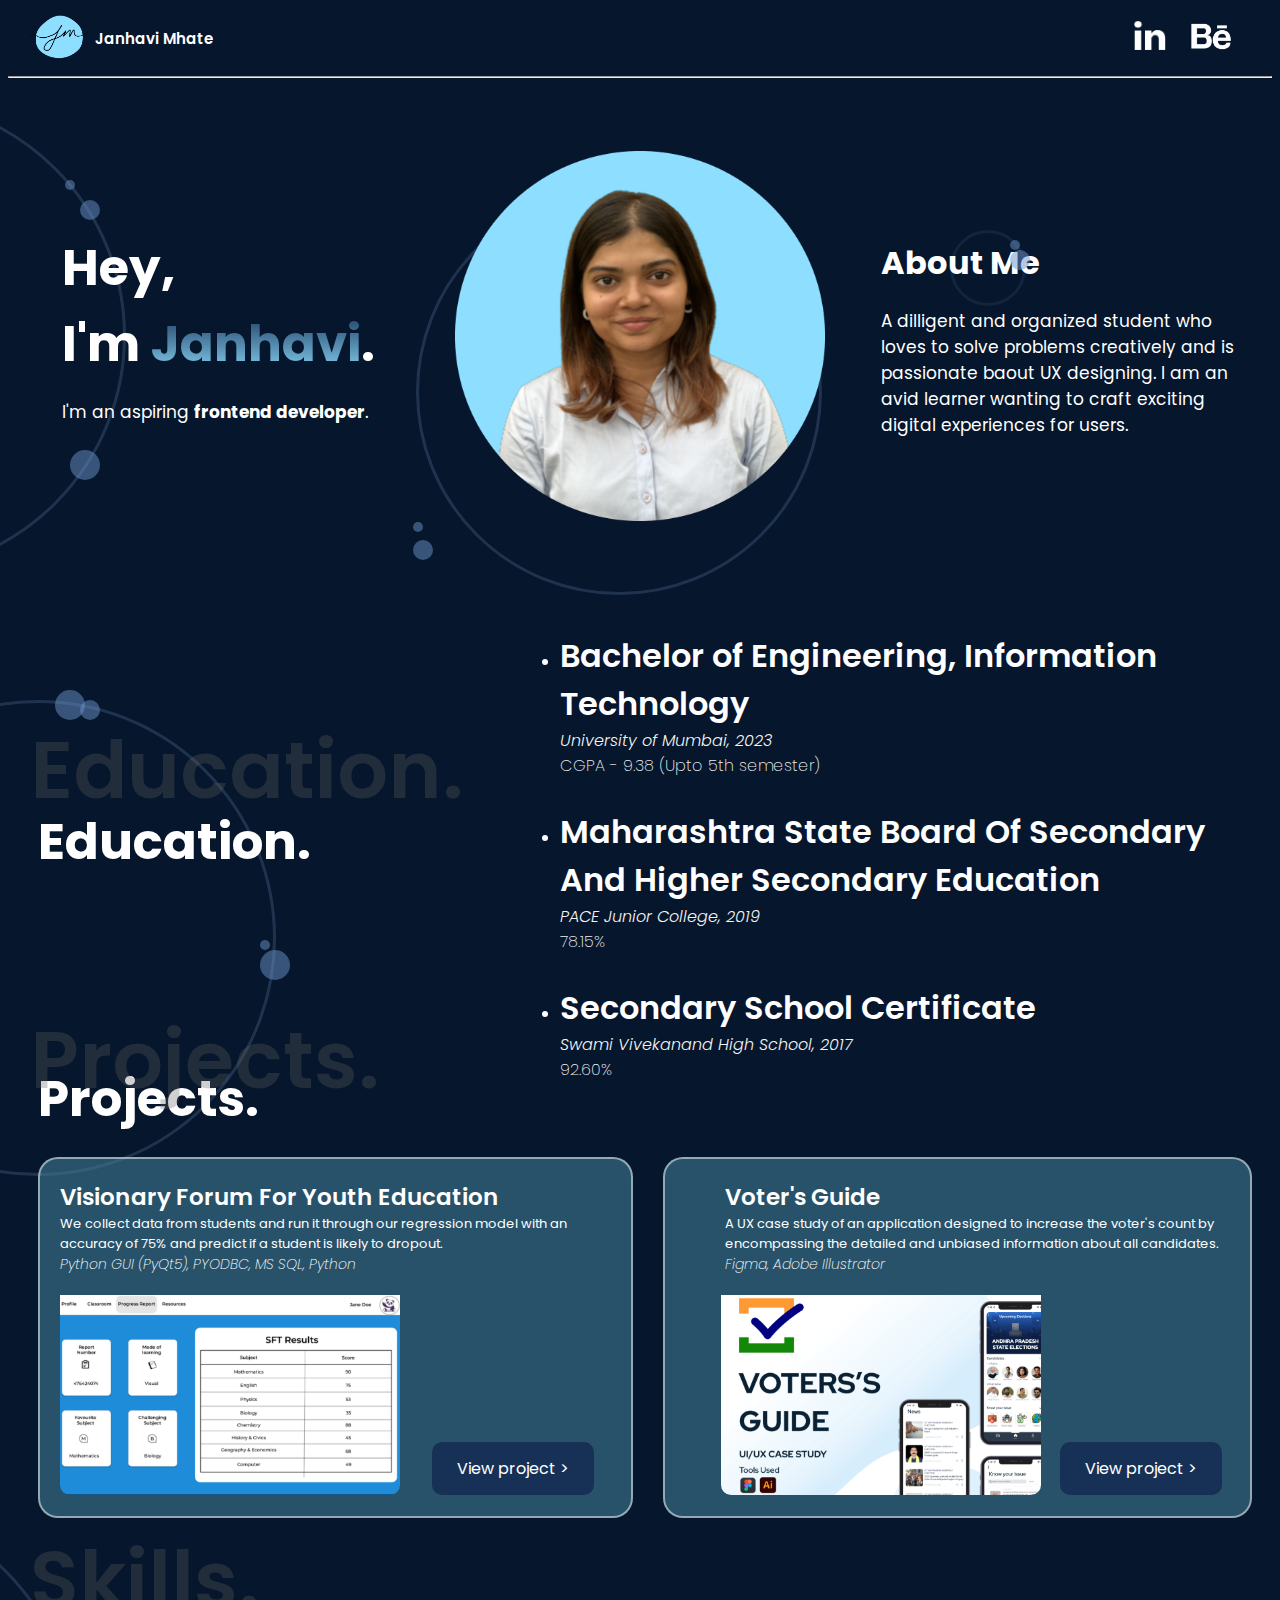
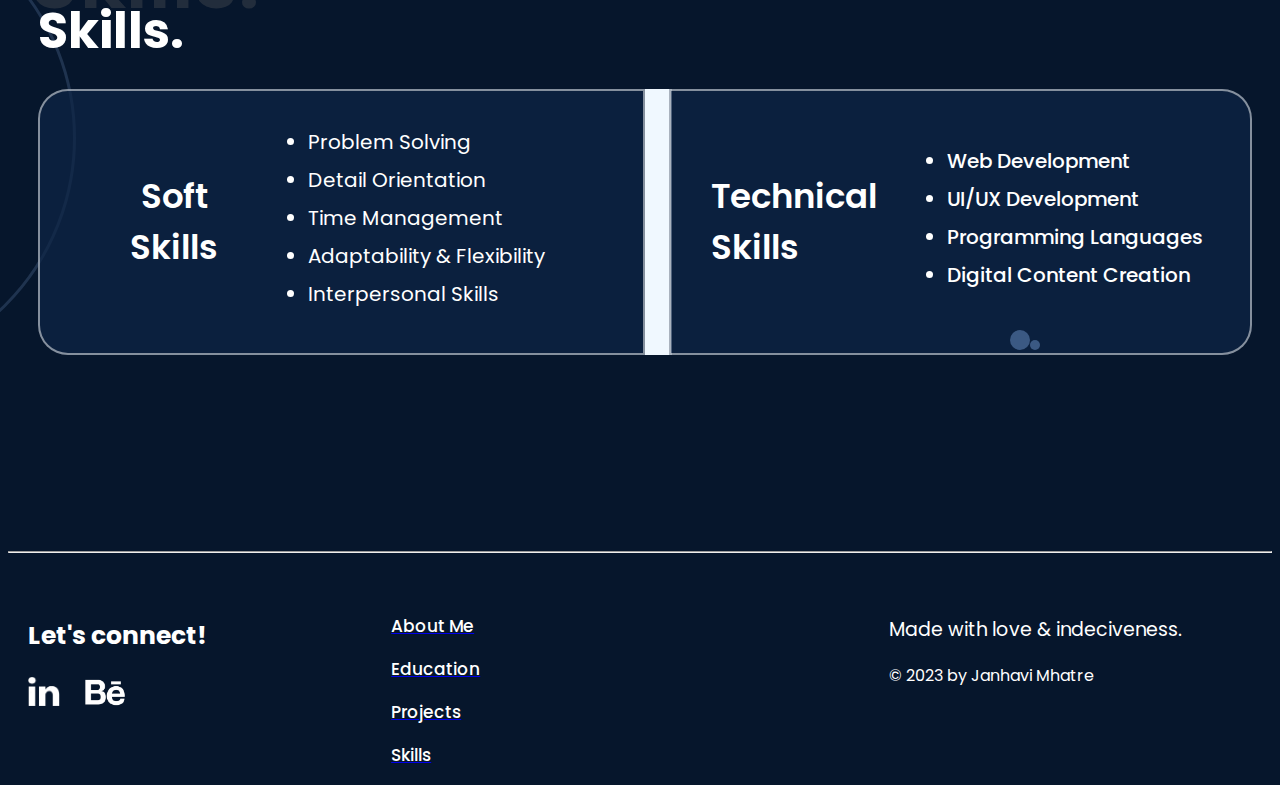
==== commit 2f3900c0: "Add files via upload" ====
--- a/index.html
+++ b/index.html
@@ -1,204 +1,215 @@
-<!DOCTYPE html>
-<html lang="en">
-    <head>
-        <meta charset="UTF-8">
-        <meta http-equiv="X-UA-Compatible" content="IE=edge">
-        <meta name="viewport" content="width=device-width, initial-scale=1.0">
-        <link rel="icon" href="assets/images/janhavi_logo.png" type="image/icon type">
-        <title>Janhavi's Page</title>
-
-        <link rel="stylesheet" href="assets/stylesheets/style.css">
-        <link rel="stylesheet" href="assets/stylesheets/education.css">
-        <link rel="stylesheet" href="assets/stylesheets/project.css">
-        <link rel="stylesheet" href="assets/stylesheets/footer.css">
-        <link rel="stylesheet" href="assets/stylesheets/skills.css">
-        
-        <!-- Poppins font -->
-        <link rel="preconnect" href="https://fonts.gstatic.com" crossorigin>
-        <link href="https://fonts.googleapis.com/css2?family=Poppins:ital,wght@0,100;0,200;0,300;0,400;0,500;0,600;0,700;0,800;0,900;1,100;1,200;1,300;1,400&display=swap" rel="stylesheet">
-
-    </head>
-    <body>
-        <nav>
-            <img id="imglogo" src="assets/images/janhavi_logo.png">
-            <div id="navname">
-                <p id="logo">Janhavi Mhate</p>
-            </div>
-            <div id="navsoc">
-                <a href="https://in.linkedin.com/in/janhavi-mhatre-756b141b2?trk=people-guest_people_search-card" target="_blank"><img id="linkedin" src="assets/images/linkedin.png"></a>
-                <a href="https://www.behance.net/janhavimhatre?tracking_source=search_users|janhavi%20mhatre" target="_blank"><img id="behance" src="assets/images/behance.png"></a>
-            </div>
-        </nav>
-        <hr>
-        <section id="intro">
-            <div class="textbox">
-                <div class="morelin">
-                    <h1 class="title">Hey, </h1>
-                    <h1 class="title">I'm <span class="imptext">Janhavi</span>.</h1>
-                </div>
-                <p class="subtitle">I'm an aspiring <strong>frontend developer</strong>.</p>
-            </div>
-            <div class="deco1" style="left:-350px; "></div>
-            <img id="mypic" src="assets/images/photuu.png">
-            <div class="textbox">
-                <h1 style="color: white;">About Me</h1>
-                <p class="subtitle">A dilligent and organized student who loves
-                    to solve problems creatively and is passionate baout UX 
-                    designing. I am an avid learner wanting to craft exciting
-                    digital experiences for users. 
-                </p>
-            </div>
-            
-        </section>
-
-        <div class="profdeco" style="top: 21%; left:32.5%; "></div>
-        <div class="decosmoll" style="top:60%; left: 32.3%; "></div>
-        <div class="decosmolll" style="top:58%; left: 32.3%; "></div>
-
-        <div class="deco1" style="top: 700px; left:-200px; "></div>
-        <div class="deco2" style="top:230px; left:950px; "></div>
-        <div class="decosmol" style="top:450px; left: 70px; "></div>
-        <div class="decosmoll" style="top:200px; left: 80px; "></div>
-        <div class="decosmolll" style="top:180px; left: 65px; "></div>
-
-        <div class="decosmoll" style="top:700px; left: 80px; "></div>
-        <div class="decosmol" style="top:690px; left: 55px; "></div>
-        <div class="decosmol" style="top:950px; left: 260px; "></div>
-        <div class="decosmolll" style="top:940px; left: 260px; "></div>
-
-        <div class="decosmoll" style="top:250px; left: 1010px; "></div>
-        <div class="decosmolll" style="top:240px; left: 1010px; "></div>
-
-
-
-        <section id="education">
-            <div>
-                <h1 class="title" style="color: white">
-                    Education.
-                </h1>
-                <div id="cir1"
-                style="left: 30px;
-                top: 710px"
-                >Education.</div>
-                <!-- <img id="edimg" src="assets/images/panda_ed.png"> -->
-            </div>
-            <div class="edpoint">
-                <ul>
-                    <li class="edulist">
-                        <h1 class="ed edtit">Bachelor of Engineering, Information Technology</h1>
-                        <p class="ed edsub1">University of Mumbai, 2023</p>
-                        <p class="ed edsub2">CGPA - 9.38 (Upto 5th semester)</p>
-                        <!-- <p class="ed edone">2023</p> -->
-                    </li>
-
-                    <li class="edulist">
-                        <h1 class="ed edtit">Maharashtra State Board Of Secondary And Higher Secondary Education</h1>
-                        <p class="ed edsub1">PACE Junior College, 2019</p>
-                        <p class="ed edsub2">78.15%</p>
-                        <!-- <p class="ed edone">2023</p> -->
-                    </li>
-
-                    <li class="edulist">
-                        <h1 class="ed edtit">Secondary School Certificate</h1>
-                        <p class="ed edsub1">Swami Vivekanand High School, 2017</p>
-                        <p class="ed edsub2">92.60%</p>
-                        <!-- <p class="ed edone">2023</p> -->
-                    </li>
-                </ul>
-            </div>
-        </section>
-
-        <br>
-
-        <section id="project">
-            <h1 class="title" style="padding-bottom: 20px;">Projects.</h1>
-            <div id="cir1"
-                style="left: 30px;
-                top: 1000px"
-                >Projects.</div>
-            <div id="projlist">
-                <div class="proj">
-                    <ul style="list-style-type: none; padding-left: 0px;">
-                        <li class="pr projlist">
-                            <p class="pr projtit">Visionary Forum For Youth Education</p>
-                            <p class="pr projdes">We collect data from students and run it through our regression model
-                                with an accuracy of 75% and predict if a student is likely to dropout.
-                            </p>
-                            <p class="pr projtech">Python GUI (PyQt5), PYODBC, MS SQL, Python</p>
-                            <div class="but">
-                                <img class="projimg" src="assets/images/vyfe.png">
-                                <a class="buttonn" href="https://drive.google.com/drive/folders/1NB_cs_zycyqJrxYhq_HcYEFb2gCFOC0q" target="_blank">View project  ></a>
-                            </div>
-                        </li>
-                    </ul>
-                </div>
-                <div class="proj">
-                    <ul style="list-style-type: none;">
-                        <li class="pr projlist">
-                            <p class="pr projtit">Voter's Guide</p>
-                            <p class="pr projdes">A UX case study of an application designed to increase
-                                the voter's count by encompassing the detailed and unbiased information about
-                                all candidates.
-                            </p>
-                            <p class="pr projtech">Figma, Adobe Illustrator</p>
-                            <div class="but">
-                                <img class="projimg" src="assets/images/voter.png">
-                                <a class="buttonn" href="https://www.behance.net/gallery/138449081/Voters-Guide-Case-Study" target="_blank">View project  ></a>
-                            </div>
-                        </li>
-                    </ul>
-                </div>
-            </div>
-        </section>
-        <br>
-        <br>
-        <section id="skills">
-            <h1 class="title" style="padding-bottom: 20px;">Skills.</h1>
-            <div id="lstskill">
-                <div id="softskills">
-                    <div>
-                        <h2 class="skillhd">Soft</h2>
-                        <h2 class="skillhd">Skills</h2>
-                    </div>
-                    <ul>
-                        <li class="softitem">Problem Solving</li>
-                        <li class="softitem">Detail Orientation</li>
-                        <li class="softitem">Time Management</li>
-                        <li class="softitem">Adaptability & Flexibility</li>
-                        <li class="softitem">Interpersonal Skills</li>
-                    </ul>
-                </div>
-                <div id="linee"></div>
-                <div id="techskills">
-                    <h2 class="skillhd">Technical Skills</h2>
-                        <ul>
-                            <li class="techitem">Web Development</li>
-                            <li class="techitem">UI/UX Development</li>
-                            <li class="techitem">Programming Languages</li>
-                            <li class="techitem">Digital Content Creation</li>
-                            
-                        </ul>
-                </div>
-            </div>
-        </section>
-        <hr>
-        <br>
-        <footer id="footer">
-            <div id="col1">
-                <h2 style="color: white; font-size: 25px;">Let's connect!</h2>
-                <a href="https://in.linkedin.com/in/janhavi-mhatre-756b141b2?trk=people-guest_people_search-card" target="_blank"><img id="linkedin" src="assets/images/linkedin.png"></a>
-                <a href="https://www.behance.net/janhavimhatre?tracking_source=search_users|janhavi%20mhatre" target="_blank"><img id="behance" src="assets/images/behance.png"></a>
-            </div>
-            <div id="col2">
-                
-                <a href="#intro"><p class="linkss">About Me</p></a>
-                <a href="#education"><p class="linkss">Education</p></a>
-                <a href="#project"><p class="linkss">Projects</p></a>
-            </div>
-            <div id="col3">
-                <p class="rightt">Made with love & indeciveness.</p>
-                <p style="color: white;">&copy; 2023 by Janhavi Mhatre</p>
-            </div>
-        </footer>
-    </body>
+<!DOCTYPE html>
+<html lang="en">
+    <head>
+        <meta charset="UTF-8">
+        <meta http-equiv="X-UA-Compatible" content="IE=edge">
+        <meta name="viewport" content="width=device-width, initial-scale=1.0">
+        <link rel="icon" href="assets/images/janhavi_logo.png" type="image/icon type">
+        <title>Janhavi's Page</title>
+
+        <link rel="stylesheet" href="assets/stylesheets/style.css">
+        <link rel="stylesheet" href="assets/stylesheets/education.css">
+        <link rel="stylesheet" href="assets/stylesheets/project.css">
+        <link rel="stylesheet" href="assets/stylesheets/footer.css">
+        <link rel="stylesheet" href="assets/stylesheets/skills.css">
+        
+        <!-- Poppins font -->
+        <link rel="preconnect" href="https://fonts.gstatic.com" crossorigin>
+        <link href="https://fonts.googleapis.com/css2?family=Poppins:ital,wght@0,100;0,200;0,300;0,400;0,500;0,600;0,700;0,800;0,900;1,100;1,200;1,300;1,400&display=swap" rel="stylesheet">
+
+    </head>
+    <body>
+        <nav>
+            <img id="imglogo" src="assets/images/janhavi_logo.png">
+            <div id="navname">
+                <p id="logo">Janhavi Mhate</p>
+            </div>
+            <div id="navsoc">
+                <a href="https://in.linkedin.com/in/janhavi-mhatre-756b141b2?trk=people-guest_people_search-card" target="_blank"><img id="linkedin" src="assets/images/linkedin.png"></a>
+                <a href="https://www.behance.net/janhavimhatre?tracking_source=search_users|janhavi%20mhatre" target="_blank"><img id="behance" src="assets/images/behance.png"></a>
+            </div>
+        </nav>
+        <hr>
+        <section id="intro">
+            <div class="textbox">
+                <div class="morelin">
+                    <h1 class="title">Hey, </h1>
+                    <h1 class="title">I'm <span class="imptext">Janhavi</span>.</h1>
+                </div>
+                <p class="subtitle">I'm an aspiring <strong>frontend developer</strong>.</p>
+            </div>
+            <div class="deco1" style="left:-350px; "></div>
+            <img id="mypic" src="assets/images/photuu.png">
+            <div class="textbox">
+                <h1 style="color: white;">About Me</h1>
+                <p class="subtitle">A dilligent and organized student who loves
+                    to solve problems creatively and is passionate baout UX 
+                    designing. I am an avid learner wanting to craft exciting
+                    digital experiences for users. 
+                </p>
+            </div>
+            
+        </section>
+
+        <div class="profdeco" style="top: 21%; left:32.5%; "></div>
+        <div class="decosmoll" style="top:60%; left: 32.3%; "></div>
+        <div class="decosmolll" style="top:58%; left: 32.3%; "></div>
+
+        <div class="deco1" style="top: 700px; left:-200px; "></div>
+        <div class="deco2" style="top:230px; left:950px; "></div>
+        <div class="decosmol" style="top:450px; left: 70px; "></div>
+        <div class="decosmoll" style="top:200px; left: 80px; "></div>
+        <div class="decosmolll" style="top:180px; left: 65px; "></div>
+
+        <div class="decosmoll" style="top:700px; left: 80px; "></div>
+        <div class="decosmol" style="top:690px; left: 55px; "></div>
+        <div class="decosmol" style="top:950px; left: 260px; "></div>
+        <div class="decosmolll" style="top:940px; left: 260px; "></div>
+
+        <div class="decosmoll" style="top:250px; left: 1010px; "></div>
+        <div class="decosmolll" style="top:240px; left: 1010px; "></div>
+
+        <div class="deco1" style="top: 1500px; left:-400px; "></div>
+        <div class="decosmoll" style="top:1930px; left: 1010px; "></div>
+        <div class="decosmolll" style="top:1940px; left: 1030px; "></div>
+
+
+
+        <section id="education">
+            <div>
+                <h1 class="title" style="color: white">
+                    Education.
+                </h1>
+                <div id="cir1"
+                style="left: 30px;
+                top: 710px"
+                >Education.</div>
+                <!-- <img id="edimg" src="assets/images/panda_ed.png"> -->
+            </div>
+            <div class="edpoint">
+                <ul>
+                    <li class="edulist">
+                        <h1 class="ed edtit">Bachelor of Engineering, Information Technology</h1>
+                        <p class="ed edsub1">University of Mumbai, 2023</p>
+                        <p class="ed edsub2">CGPA - 9.38 (Upto 5th semester)</p>
+                        <!-- <p class="ed edone">2023</p> -->
+                    </li>
+
+                    <li class="edulist">
+                        <h1 class="ed edtit">Maharashtra State Board Of Secondary And Higher Secondary Education</h1>
+                        <p class="ed edsub1">PACE Junior College, 2019</p>
+                        <p class="ed edsub2">78.15%</p>
+                        <!-- <p class="ed edone">2023</p> -->
+                    </li>
+
+                    <li class="edulist">
+                        <h1 class="ed edtit">Secondary School Certificate</h1>
+                        <p class="ed edsub1">Swami Vivekanand High School, 2017</p>
+                        <p class="ed edsub2">92.60%</p>
+                        <!-- <p class="ed edone">2023</p> -->
+                    </li>
+                </ul>
+            </div>
+        </section>
+
+        <br>
+
+        <section id="project">
+            <h1 class="title" style="padding-bottom: 20px;">Projects.</h1>
+            <div id="cir1"
+                style="left: 30px;
+                top: 1000px"
+                >Projects.</div>
+            <div id="projlist">
+                <div class="proj">
+                    <ul style="list-style-type: none; padding-left: 0px;">
+                        <li class="pr projlist">
+                            <p class="pr projtit">Visionary Forum For Youth Education</p>
+                            <p class="pr projdes">We collect data from students and run it through our regression model
+                                with an accuracy of 75% and predict if a student is likely to dropout.
+                            </p>
+                            <p class="pr projtech">Python GUI (PyQt5), PYODBC, MS SQL, Python</p>
+                            <div class="but">
+                                <img class="projimg" src="assets/images/vyfe.png">
+                                <a class="buttonn" href="https://drive.google.com/drive/folders/1NB_cs_zycyqJrxYhq_HcYEFb2gCFOC0q" target="_blank">View project  ></a>
+                            </div>
+                        </li>
+                    </ul>
+                </div>
+                <div class="proj">
+                    <ul style="list-style-type: none;">
+                        <li class="pr projlist">
+                            <p class="pr projtit">Voter's Guide</p>
+                            <p class="pr projdes">A UX case study of an application designed to increase
+                                the voter's count by encompassing the detailed and unbiased information about
+                                all candidates.
+                            </p>
+                            <p class="pr projtech">Figma, Adobe Illustrator</p>
+                            <div class="but">
+                                <img class="projimg" src="assets/images/voter.png">
+                                <a class="buttonn" href="https://www.behance.net/gallery/138449081/Voters-Guide-Case-Study" target="_blank">View project  ></a>
+                            </div>
+                        </li>
+                    </ul>
+                </div>
+            </div>
+        </section>
+        <br>
+        <br>
+        <br>
+        <section id="skills">
+            <h1 class="title" style="padding-bottom: 20px;">Skills.</h1>
+            <div id="cir1"
+                style="left: 30px;
+                top: 1520px"
+                >Skills.</div>
+            <div id="lstskill">
+                <div id="softskills">
+                    <div>
+                        <h2 class="skillhd">Soft</h2>
+                        <h2 class="skillhd">Skills</h2>
+                    </div>
+                    <ul>
+                        <li class="softitem">Problem Solving</li>
+                        <li class="softitem">Detail Orientation</li>
+                        <li class="softitem">Time Management</li>
+                        <li class="softitem">Adaptability & Flexibility</li>
+                        <li class="softitem">Interpersonal Skills</li>
+                    </ul>
+                </div>
+                <div id="linee"></div>
+                <div id="techskills">
+                    <h2 class="skillhd">Technical Skills</h2>
+                        <ul>
+                            <li class="techitem">Web Development</li>
+                            <li class="techitem">UI/UX Development</li>
+                            <li class="techitem">Programming Languages</li>
+                            <li class="techitem">Digital Content Creation</li>
+                            
+                        </ul>
+                </div>
+            </div>
+        </section>
+        <hr>
+        <br>
+        <footer id="footer">
+            <div id="col1">
+                <h2 style="color: white; font-size: 25px;">Let's connect!</h2>
+                <a href="https://in.linkedin.com/in/janhavi-mhatre-756b141b2?trk=people-guest_people_search-card" target="_blank"><img id="linkedin" src="assets/images/linkedin.png"></a>
+                <a href="https://www.behance.net/janhavimhatre?tracking_source=search_users|janhavi%20mhatre" target="_blank"><img id="behance" src="assets/images/behance.png"></a>
+            </div>
+            <div id="col2">
+                
+                <a href="#intro"><p class="linkss">About Me</p></a>
+                <a href="#education"><p class="linkss">Education</p></a>
+                <a href="#project"><p class="linkss">Projects</p></a>
+                <a href="#skills"><p class="linkss">Skills</p></a>
+            </div>
+            <div id="col3">
+                <p class="rightt">Made with love & indeciveness.</p>
+                <p style="color: white;">&copy; 2023 by Janhavi Mhatre</p>
+            </div>
+            
+        </footer>
+    </body>
 </html>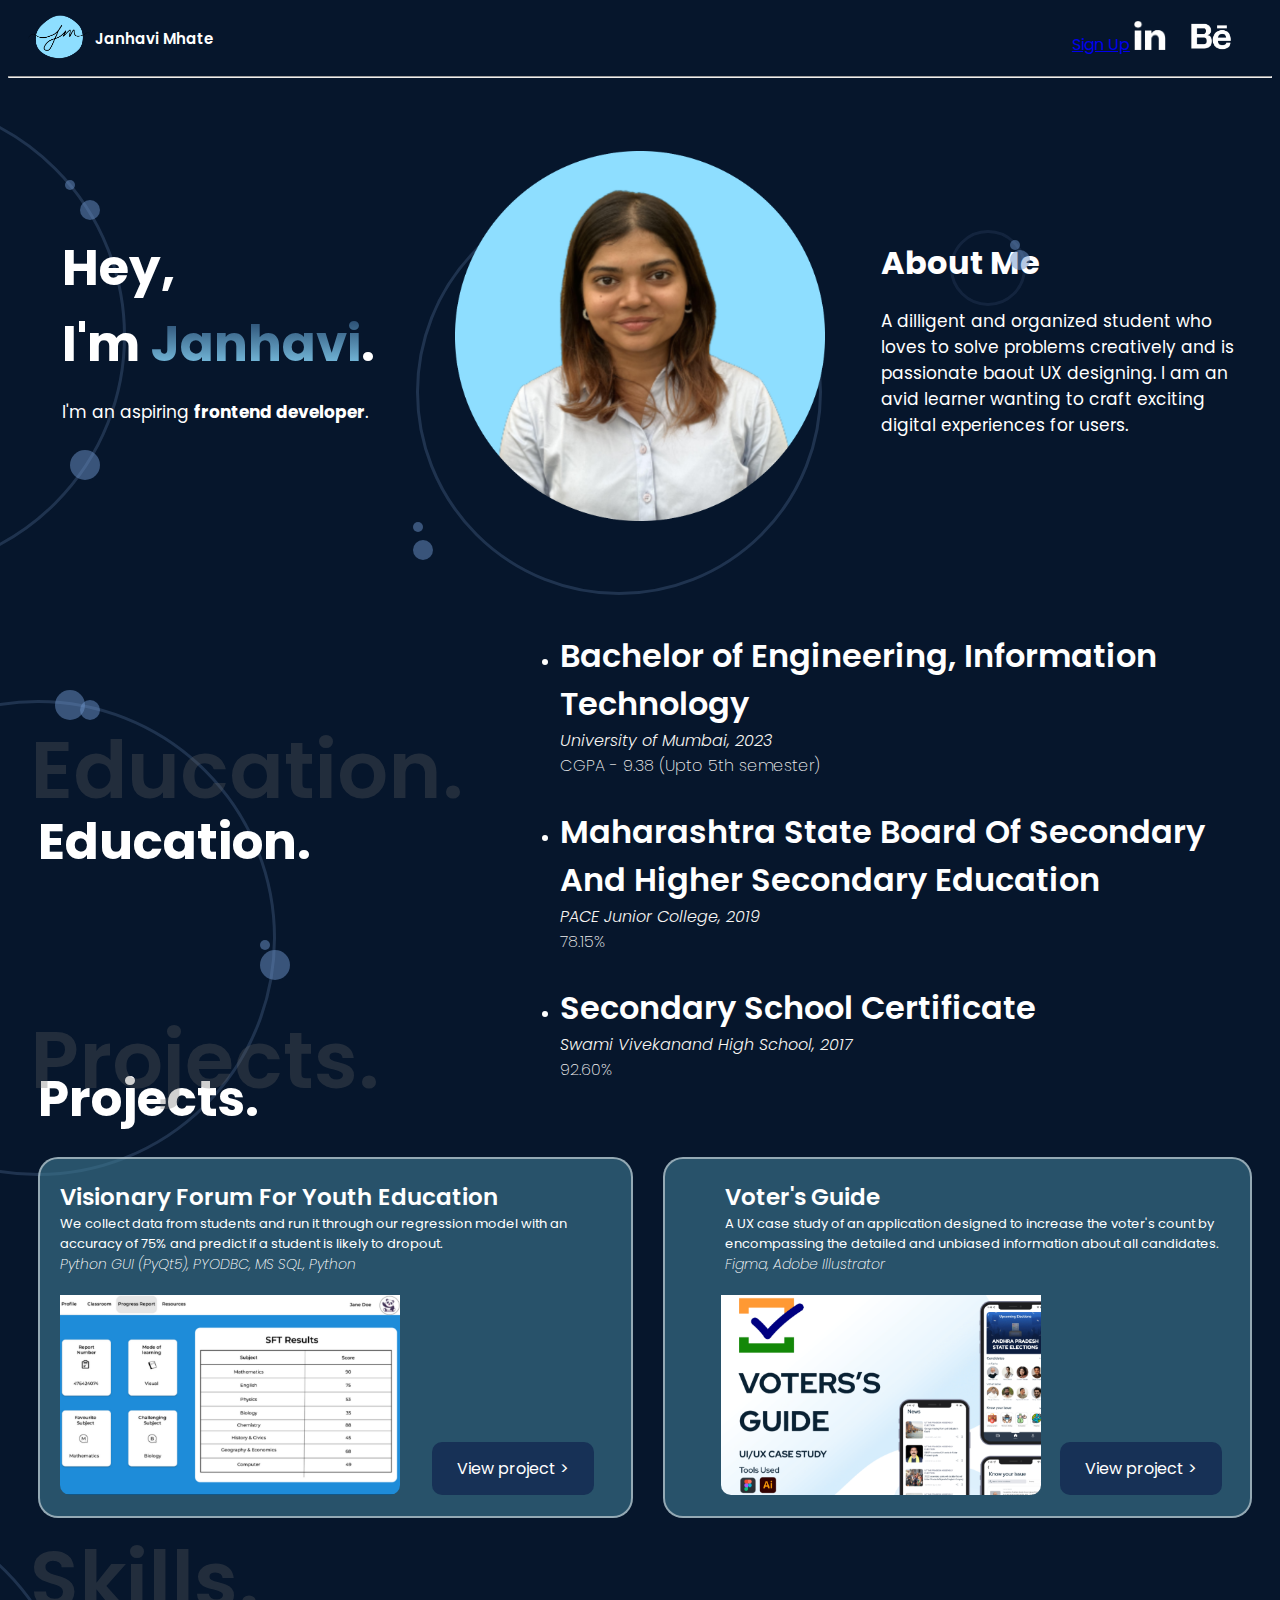
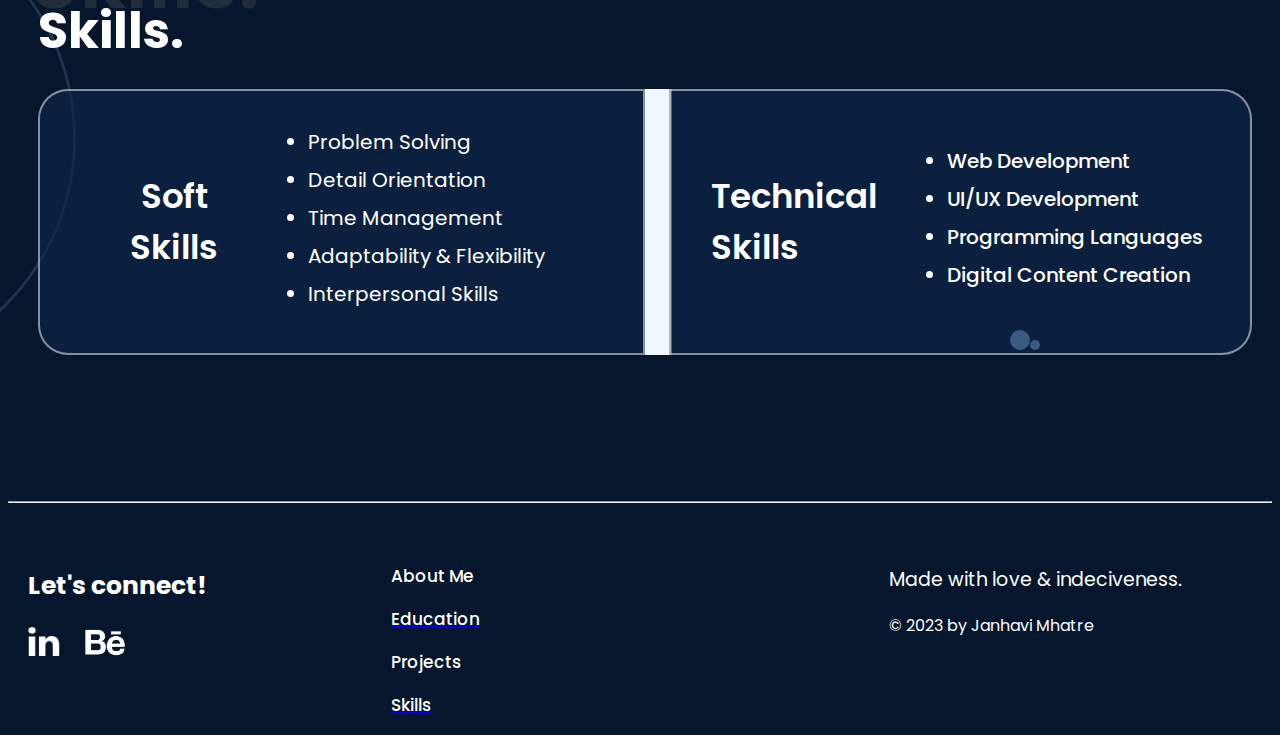
==== commit 48d4e479: "Add files via upload" ====
--- a/index.html
+++ b/index.html
@@ -25,6 +25,7 @@
                 <p id="logo">Janhavi Mhate</p>
             </div>
             <div id="navsoc">
+                <a href="form.html" id="signup" target="_blank">Sign Up</a>
                 <a href="https://in.linkedin.com/in/janhavi-mhatre-756b141b2?trk=people-guest_people_search-card" target="_blank"><img id="linkedin" src="assets/images/linkedin.png"></a>
                 <a href="https://www.behance.net/janhavimhatre?tracking_source=search_users|janhavi%20mhatre" target="_blank"><img id="behance" src="assets/images/behance.png"></a>
             </div>
--- a/assets/stylesheets/skills.css
+++ b/assets/stylesheets/skills.css
@@ -1,58 +1,57 @@
-#skills{
-    padding-left: 30px;
-    padding-right: 20px;
-    height: 550px;
-    
-}
-.skillhd{
-    justify-self: center;
-    font-size: 34px;
-    color: white;
-    font-weight: 600;
-    margin: 0px;
-    padding: 0px;
-    padding-left: 20px;
-
-}
-#lstskill{
-    display: grid;
-    grid-template-columns: 50% 2% 1fr;
-}
-#softskills{
-    background-color: rgba(14, 37, 70, 0.7);
-    padding: 20px;
-    border-top-left-radius: 30px;
-    border-bottom-left-radius: 30px;
-    border: 2px solid rgb(255, 255, 255, 0.5);
-    display: grid;
-    grid-template-columns: 37% 1fr;
-    align-items: center;
-}
-.softitem{
-    font-size: 20px;
-    font-weight: 400;
-    padding-bottom: 8px;
-    color: white;
-}
-
-#techskills{
-    background-color: rgba(14, 37, 70, 0.7);
-    border-top-right-radius: 30px;
-    border-bottom-right-radius: 30px;
-    border: 2px solid rgb(255, 255, 255, 0.5);
-    padding: 20px;
-    display: grid;
-    grid-template-columns: 40% 1fr;
-    align-items: center;
-}
-.techitem{
-    font-size: 20px;
-    font-weight: 500;
-    padding-bottom: 8px;
-    color: white;
-}
-
-#linee{
-    width: 27px;
-    background-color: aliceblue;
+#skills{
+    padding-left: 30px;
+    padding-right: 20px;
+    height: 500px;
+}
+.skillhd{
+    justify-self: center;
+    font-size: 34px;
+    color: white;
+    font-weight: 600;
+    margin: 0px;
+    padding: 0px;
+    padding-left: 20px;
+
+}
+#lstskill{
+    display: grid;
+    grid-template-columns: 50% 2% 1fr;
+}
+#softskills{
+    background-color: rgba(14, 37, 70, 0.7);
+    padding: 20px;
+    border-top-left-radius: 30px;
+    border-bottom-left-radius: 30px;
+    border: 2px solid rgb(255, 255, 255, 0.5);
+    display: grid;
+    grid-template-columns: 37% 1fr;
+    align-items: center;
+}
+.softitem{
+    font-size: 20px;
+    font-weight: 400;
+    padding-bottom: 8px;
+    color: white;
+}
+
+#techskills{
+    background-color: rgba(14, 37, 70, 0.7);
+    border-top-right-radius: 30px;
+    border-bottom-right-radius: 30px;
+    border: 2px solid rgb(255, 255, 255, 0.5);
+    padding: 20px;
+    display: grid;
+    grid-template-columns: 40% 1fr;
+    align-items: center;
+}
+.techitem{
+    font-size: 20px;
+    font-weight: 500;
+    padding-bottom: 8px;
+    color: white;
+}
+
+#linee{
+    width: 27px;
+    background-color: aliceblue;
 }